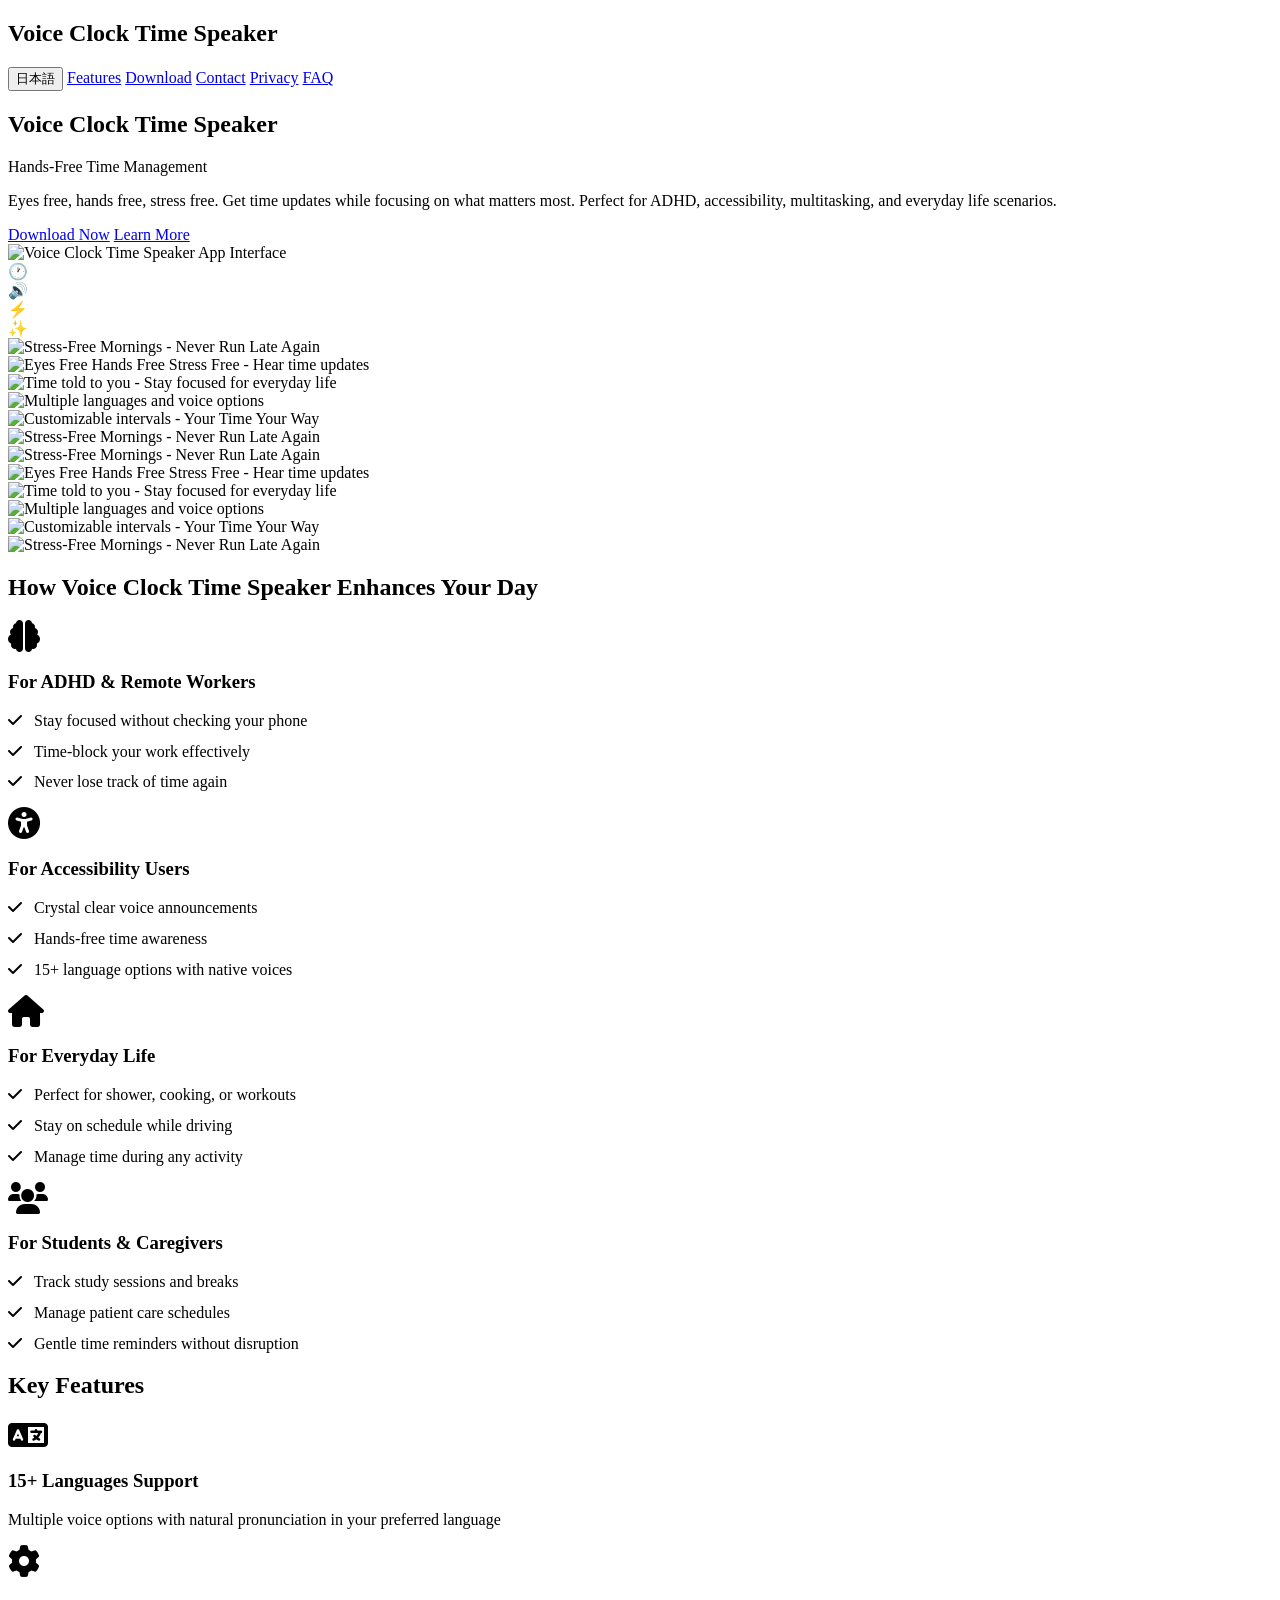
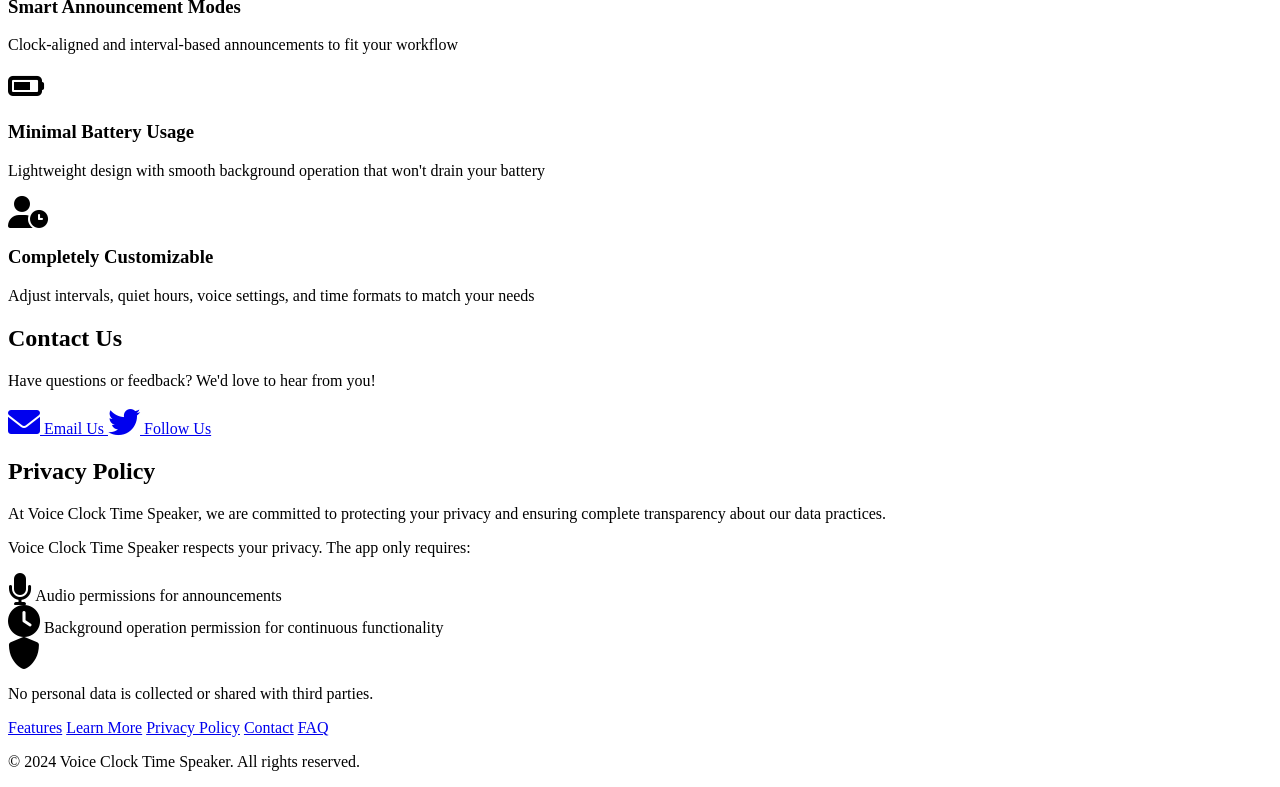
==== index.html @ 08431bbe "First commit" ====
<!DOCTYPE html>
<html lang="en">
<head>
    <meta charset="UTF-8">
    <meta name="viewport" content="width=device-width, initial-scale=1.0">
    <title>Talking Clock Pro - Your Personal Time Announcer</title>
    <meta name="description" content="Stay on schedule with Talking Clock Pro - An innovative app that announces time at customizable intervals">
    <link rel="stylesheet" href="src/styles/globals.css">
    <link rel="stylesheet" href="https://cdnjs.cloudflare.com/ajax/libs/font-awesome/6.0.0/css/all.min.css">
</head>
<body>
    <!-- Navigation -->
    <nav class="nav">
        <div class="container nav-container">
            <div class="logo">
                <h2>Voice Clock Time Speaker</h2>
            </div>
            <div class="nav-links">
                <button id="langToggle" class="lang-toggle">日本語</button>
                <a href="#features" data-i18n="nav.features">Features</a>
                <a href="https://apps.apple.com/us/app/voice-clock-time-speaker/id6739522220?platform=iphone" data-i18n="nav.download">Download</a>
                <a href="#contact" data-i18n="nav.contact">Contact</a>
                <a href="#privacy" data-i18n="nav.privacy">Privacy</a>
                <a href="faq.html" data-i18n="nav.faq">FAQ</a>
            </div>
        </div>
    </nav>

    <!-- Hero Section -->
    <section class="hero">
        <div class="container hero-container">
            <div class="hero-content animate-fade-in">
                <h1>Voice Clock Time Speaker</h1>
                <p class="hero-subtitle" data-i18n="hero.subtitle">Hands-Free Time Management</p>
                <p class="hero-description" data-i18n="hero.description">
                    Eyes free, hands free, stress free. Get time updates while focusing on what matters most.
                    Perfect for ADHD, accessibility, multitasking, and everyday life scenarios.
                </p>
                <div class="hero-buttons">
                    <a href="https://apps.apple.com/us/app/voice-clock-time-speaker/id6739522220?platform=iphone" class="btn btn-primary" data-i18n="hero.downloadNow">Download Now</a>
                    <a href="#learn-more" class="btn btn-secondary" data-i18n="hero.learnMore">Learn More</a>
                </div>
            </div>
            <div class="hero-image animate-slide-in">
                <div class="phone-mockup">
                    <img src="public/images/content/voice_clock_ss/tt_ss.png" alt="Voice Clock Time Speaker App Interface" class="app-screenshot">
                    <div class="floating-elements">
                        <div class="floating-icon floating-icon-1">🕐</div>
                        <div class="floating-icon floating-icon-2">🔊</div>
                        <div class="floating-icon floating-icon-3">⚡</div>
                        <div class="floating-icon floating-icon-4">✨</div>
                    </div>
                </div>
            </div>
        </div>
    </section>

    <section class="screenshot-showcase">
        <div class="screenshot-track">
            <!-- First set of images -->
            <div class="screenshot-item">
                <img src="public/images/content/voice_clock_ss/1.png" alt="Stress-Free Mornings - Never Run Late Again">
            </div>
            <div class="screenshot-item">
                <img src="public/images/content/voice_clock_ss/2.png" alt="Eyes Free Hands Free Stress Free - Hear time updates">
            </div>
            <div class="screenshot-item">
                <img src="public/images/content/voice_clock_ss/3.png" alt="Time told to you - Stay focused for everyday life">
            </div>
            <div class="screenshot-item">
                <img src="public/images/content/voice_clock_ss/4.png" alt="Multiple languages and voice options">
            </div>
            <div class="screenshot-item">
                <img src="public/images/content/voice_clock_ss/5.png" alt="Customizable intervals - Your Time Your Way">
            </div>
            <div class="screenshot-item">
                <img src="public/images/content/voice_clock_ss/1.png" alt="Stress-Free Mornings - Never Run Late Again">
            </div>
            <!-- Duplicate set for seamless loop -->
            <div class="screenshot-item">
                <img src="public/images/content/voice_clock_ss/1.png" alt="Stress-Free Mornings - Never Run Late Again">
            </div>
            <div class="screenshot-item">
                <img src="public/images/content/voice_clock_ss/2.png" alt="Eyes Free Hands Free Stress Free - Hear time updates">
            </div>
            <div class="screenshot-item">
                <img src="public/images/content/voice_clock_ss/3.png" alt="Time told to you - Stay focused for everyday life">
            </div>
            <div class="screenshot-item">
                <img src="public/images/content/voice_clock_ss/4.png" alt="Multiple languages and voice options">
            </div>
            <div class="screenshot-item">
                <img src="public/images/content/voice_clock_ss/5.png" alt="Customizable intervals - Your Time Your Way">
            </div>
            <div class="screenshot-item">
                <img src="public/images/content/voice_clock_ss/1.png" alt="Stress-Free Mornings - Never Run Late Again">
            </div>
        </div>
    </section>

<!-- Benefits Section -->
<section id="learn-more" class="learn-more">
    <div class="container">
        <h2 data-i18n="benefits.title">How Voice Clock Time Speaker Enhances Your Day</h2>
        <div class="features-grid">
            <!-- ADHD & Remote Workers Section -->
            <div class="feature-card">
                <i class="fas fa-brain fa-2x"></i>
                <h3 data-i18n="benefits.adhdTitle">For ADHD & Remote Workers</h3>
                <ul style="list-style: none; padding: 0; margin-top: 1rem;">
                    <li style="margin-bottom: 0.8rem;">
                        <i class="fas fa-check" style="color: var(--primary-color); margin-right: 8px;"></i>
                        <span data-i18n="benefits.adhd1">Stay focused without checking your phone</span>
                    </li>
                    <li style="margin-bottom: 0.8rem;">
                        <i class="fas fa-check" style="color: var(--primary-color); margin-right: 8px;"></i>
                        <span data-i18n="benefits.adhd2">Time-block your work effectively</span>
                    </li>
                    <li style="margin-bottom: 0.8rem;">
                        <i class="fas fa-check" style="color: var(--primary-color); margin-right: 8px;"></i>
                        <span data-i18n="benefits.adhd3">Never lose track of time again</span>
                    </li>
                </ul>
            </div>

            <!-- Accessibility Users Section -->
            <div class="feature-card">
                <i class="fas fa-universal-access fa-2x"></i>
                <h3 data-i18n="benefits.accessibilityTitle">For Accessibility Users</h3>
                <ul style="list-style: none; padding: 0; margin-top: 1rem;">
                    <li style="margin-bottom: 0.8rem;">
                        <i class="fas fa-check" style="color: var(--primary-color); margin-right: 8px;"></i>
                        <span data-i18n="benefits.accessibility1">Crystal clear voice announcements</span>
                    </li>
                    <li style="margin-bottom: 0.8rem;">
                        <i class="fas fa-check" style="color: var(--primary-color); margin-right: 8px;"></i>
                        <span data-i18n="benefits.accessibility2">Hands-free time awareness</span>
                    </li>
                    <li style="margin-bottom: 0.8rem;">
                        <i class="fas fa-check" style="color: var(--primary-color); margin-right: 8px;"></i>
                        <span data-i18n="benefits.accessibility3">15+ language options with native voices</span>
                    </li>
                </ul>
            </div>

            <!-- Everyday Life Section -->
            <div class="feature-card">
                <i class="fas fa-home fa-2x"></i>
                <h3 data-i18n="benefits.everydayTitle">For Everyday Life</h3>
                <ul style="list-style: none; padding: 0; margin-top: 1rem;">
                    <li style="margin-bottom: 0.8rem;">
                        <i class="fas fa-check" style="color: var(--primary-color); margin-right: 8px;"></i>
                        <span data-i18n="benefits.everyday1">Perfect for shower, cooking, or workouts</span>
                    </li>
                    <li style="margin-bottom: 0.8rem;">
                        <i class="fas fa-check" style="color: var(--primary-color); margin-right: 8px;"></i>
                        <span data-i18n="benefits.everyday2">Stay on schedule while driving</span>
                    </li>
                    <li style="margin-bottom: 0.8rem;">
                        <i class="fas fa-check" style="color: var(--primary-color); margin-right: 8px;"></i>
                        <span data-i18n="benefits.everyday3">Manage time during any activity</span>
                    </li>
                </ul>
            </div>

            <!-- Students & Caregivers Section -->
            <div class="feature-card">
                <i class="fas fa-users fa-2x"></i>
                <h3 data-i18n="benefits.caregiversTitle">For Students & Caregivers</h3>
                <ul style="list-style: none; padding: 0; margin-top: 1rem;">
                    <li style="margin-bottom: 0.8rem;">
                        <i class="fas fa-check" style="color: var(--primary-color); margin-right: 8px;"></i>
                        <span data-i18n="benefits.caregivers1">Track study sessions and breaks</span>
                    </li>
                    <li style="margin-bottom: 0.8rem;">
                        <i class="fas fa-check" style="color: var(--primary-color); margin-right: 8px;"></i>
                        <span data-i18n="benefits.caregivers2">Manage patient care schedules</span>
                    </li>
                    <li style="margin-bottom: 0.8rem;">
                        <i class="fas fa-check" style="color: var(--primary-color); margin-right: 8px;"></i>
                        <span data-i18n="benefits.caregivers3">Gentle time reminders without disruption</span>
                    </li>
                </ul>
            </div>
        </div>
    </div>
</section>

<!-- Features Section -->
<section id="features" class="features">
    <div class="container">
        <h2 data-i18n="features.title">Key Features</h2>
        <div class="features-grid">
            <div class="feature-card">
                <i class="fas fa-language fa-2x"></i>
                <h3 data-i18n="features.multilingual.h3">15+ Languages Support</h3>
                <p data-i18n="features.multilingual.p">Multiple voice options with natural pronunciation in your preferred language</p>
            </div>
            <div class="feature-card">
                <i class="fas fa-cog fa-2x"></i>
                <h3 data-i18n="features.smartModes.h3">Smart Announcement Modes</h3>
                <p data-i18n="features.smartModes.p">Clock-aligned and interval-based announcements to fit your workflow</p>
            </div>
            <div class="feature-card">
                <i class="fas fa-battery-three-quarters fa-2x"></i>
                <h3 data-i18n="features.efficiency.h3">Minimal Battery Usage</h3>
                <p data-i18n="features.efficiency.p">Lightweight design with smooth background operation that won't drain your battery</p>
            </div>
            <div class="feature-card">
                <i class="fas fa-user-clock fa-2x"></i>
                <h3 data-i18n="features.customization.h3">Completely Customizable</h3>
                <p data-i18n="features.customization.p">Adjust intervals, quiet hours, voice settings, and time formats to match your needs</p>
            </div>
        </div>
    </div>
</section>

<!-- Contact Section -->
<section id="contact" class="contact">
    <div class="container">
        <h2 data-i18n="contact.title">Contact Us</h2>
        <div class="contact-content">
            <p data-i18n="contact.description">Have questions or feedback? We'd love to hear from you!</p>
            <div class="contact-methods">
                <a href="mailto:harmonyastroapp@gmail.com" class="contact-method">
                    <i class="fas fa-envelope fa-2x"></i>
                    <span data-i18n="contact.emailUs">Email Us</span>
                </a>
                <a href="https://twitter.com/" class="contact-method">
                    <i class="fab fa-twitter fa-2x"></i>
                    <span data-i18n="contact.followUs">Follow Us</span>
                </a>
            </div>
        </div>
    </div>
</section>

<!-- Privacy Policy Section -->
<section id="privacy" class="privacy">
    <div class="container">
        <h2 data-i18n="privacy.title">Privacy Policy</h2>
        <div class="privacy-content">
            <p data-i18n="privacy.commitment">At Voice Clock Time Speaker, we are committed to protecting your privacy and ensuring complete transparency about our data practices.</p>
            
            <div class="privacy-details">
                <p data-i18n="privacy.intro">Voice Clock Time Speaker respects your privacy. The app only requires:</p>
                <div class="permission-items">
                    <div class="permission-item">
                        <i class="fas fa-microphone fa-2x"></i>
                        <span data-i18n="privacy.audioPermission">Audio permissions for announcements</span>
                    </div>
                    <div class="permission-item">
                        <i class="fas fa-clock fa-2x"></i>
                        <span data-i18n="privacy.backgroundPermission">Background operation permission for continuous functionality</span>
                    </div>
                </div>
                
                <div class="privacy-guarantee">
                    <i class="fas fa-shield-alt fa-2x"></i>
                    <p data-i18n="privacy.dataPolicy">No personal data is collected or shared with third parties.</p>
                </div>
            </div>
        </div>
    </div>
</section>

<!-- Footer -->
<footer>
    <div class="container">
        <div class="footer-content">
            <div class="footer-links">
                <a href="#features">Features</a>
                <a href="#learn-more">Learn More</a>
                <a href="#privacy">Privacy Policy</a>
                <a href="#contact">Contact</a>
                <a href="faq.html">FAQ</a>
            </div>
            <p>&copy; 2024 Voice Clock Time Speaker. All rights reserved.</p>
        </div>
    </div>
</footer>
<script src="src/scripts/screenshot-scroll.js"></script>
<script src="src/scripts/translations.js"></script>
</body>
</html>
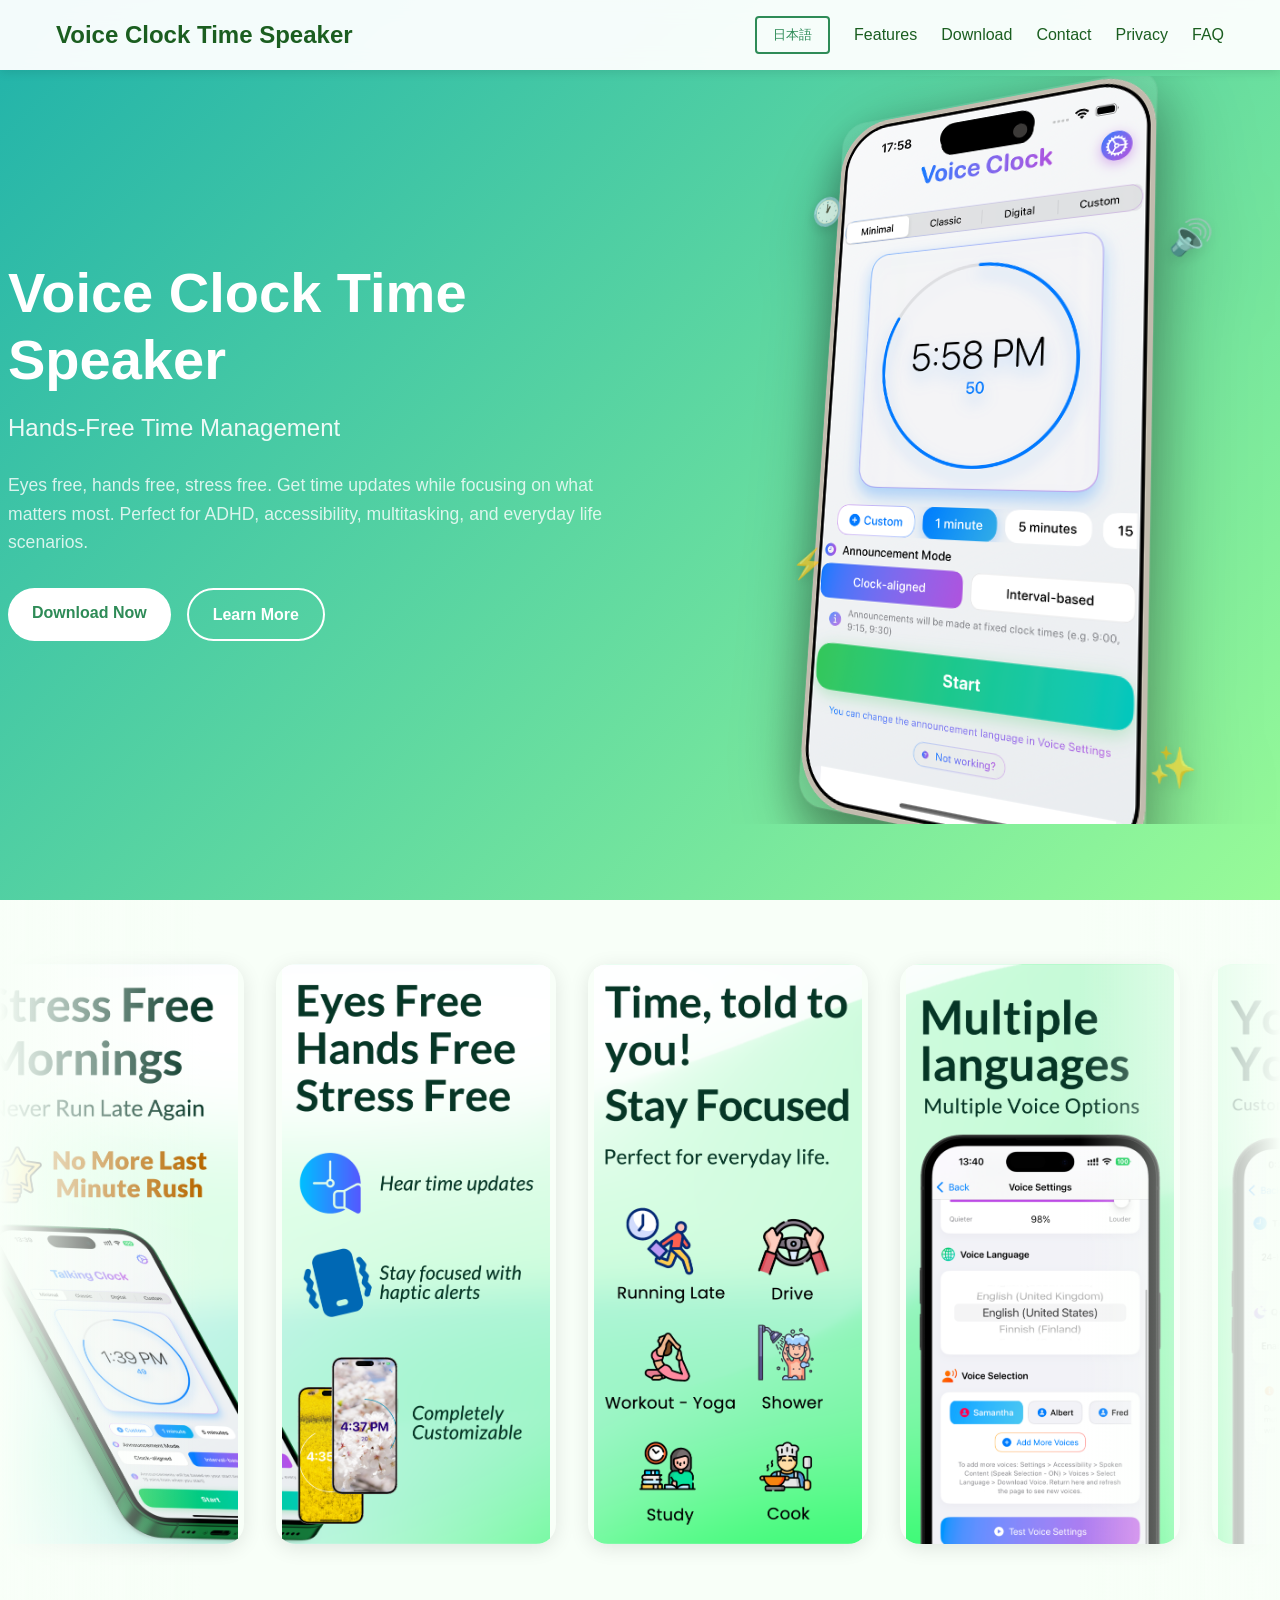
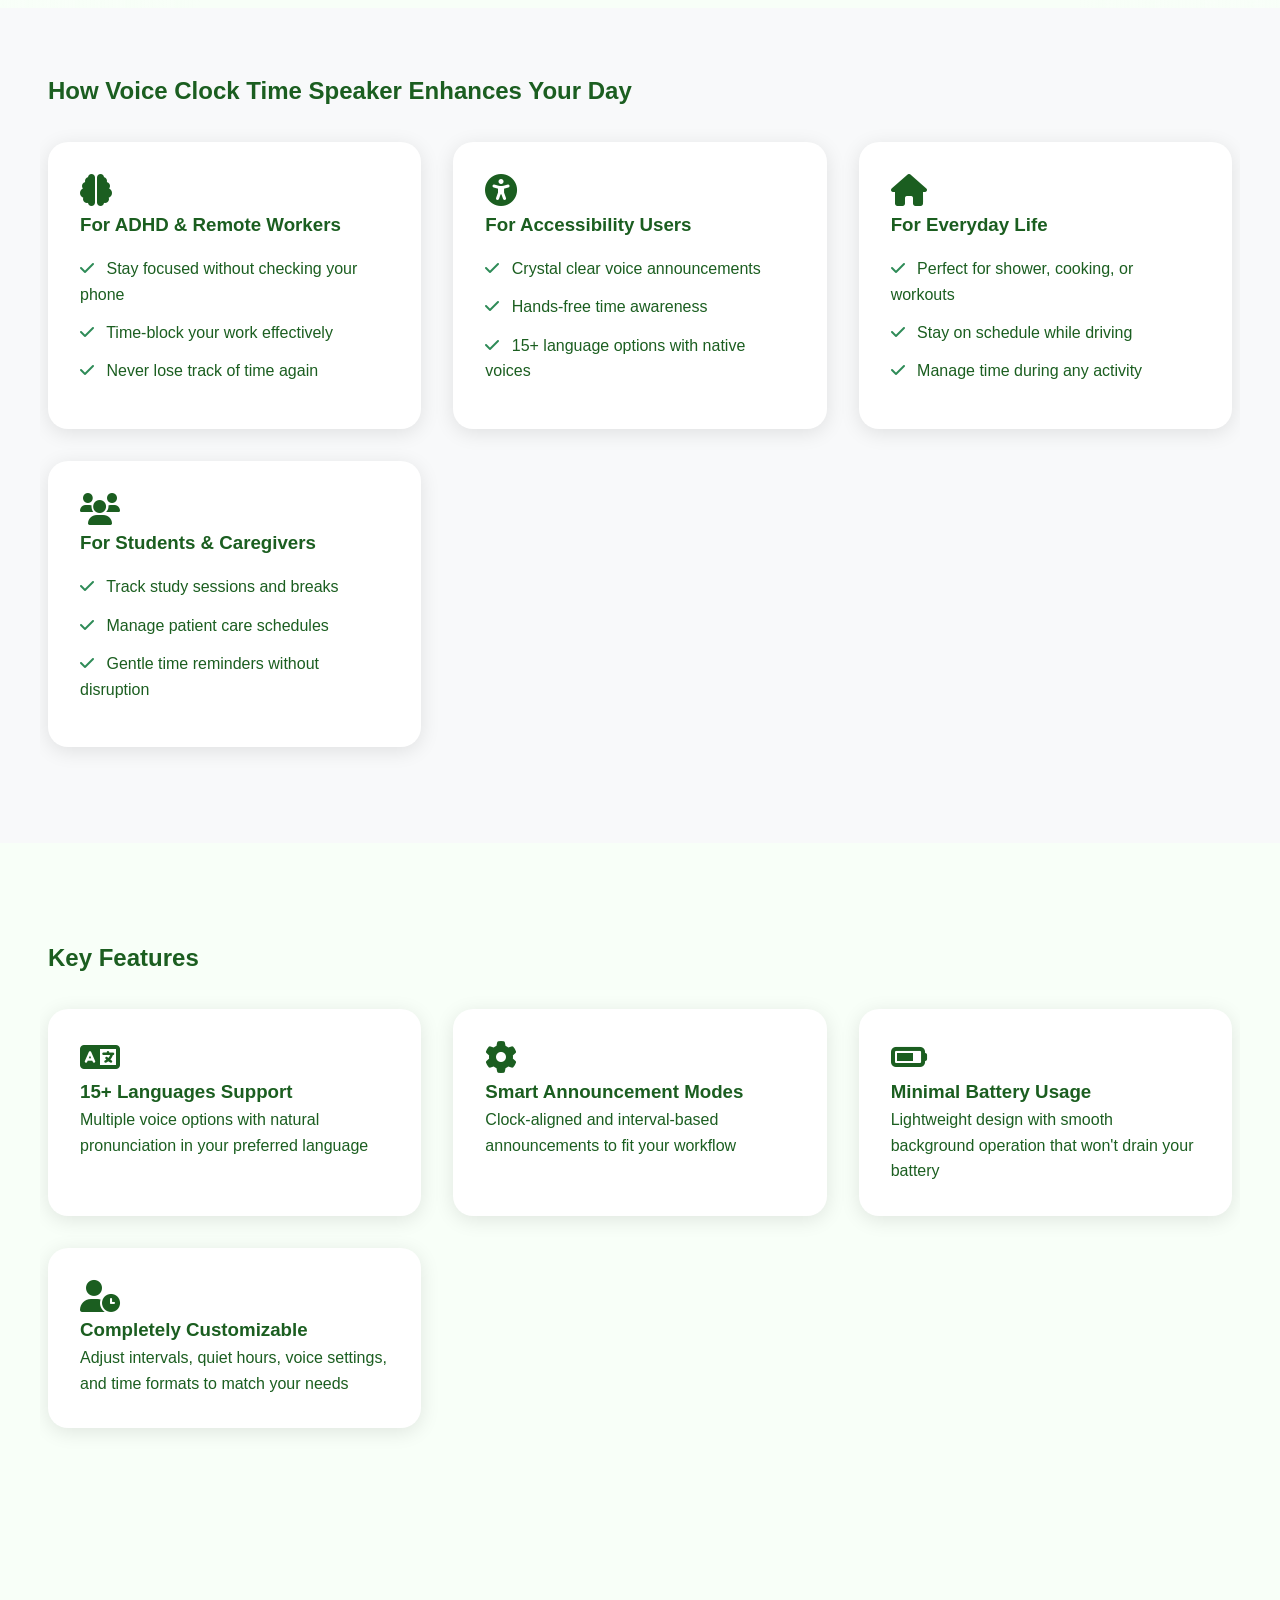
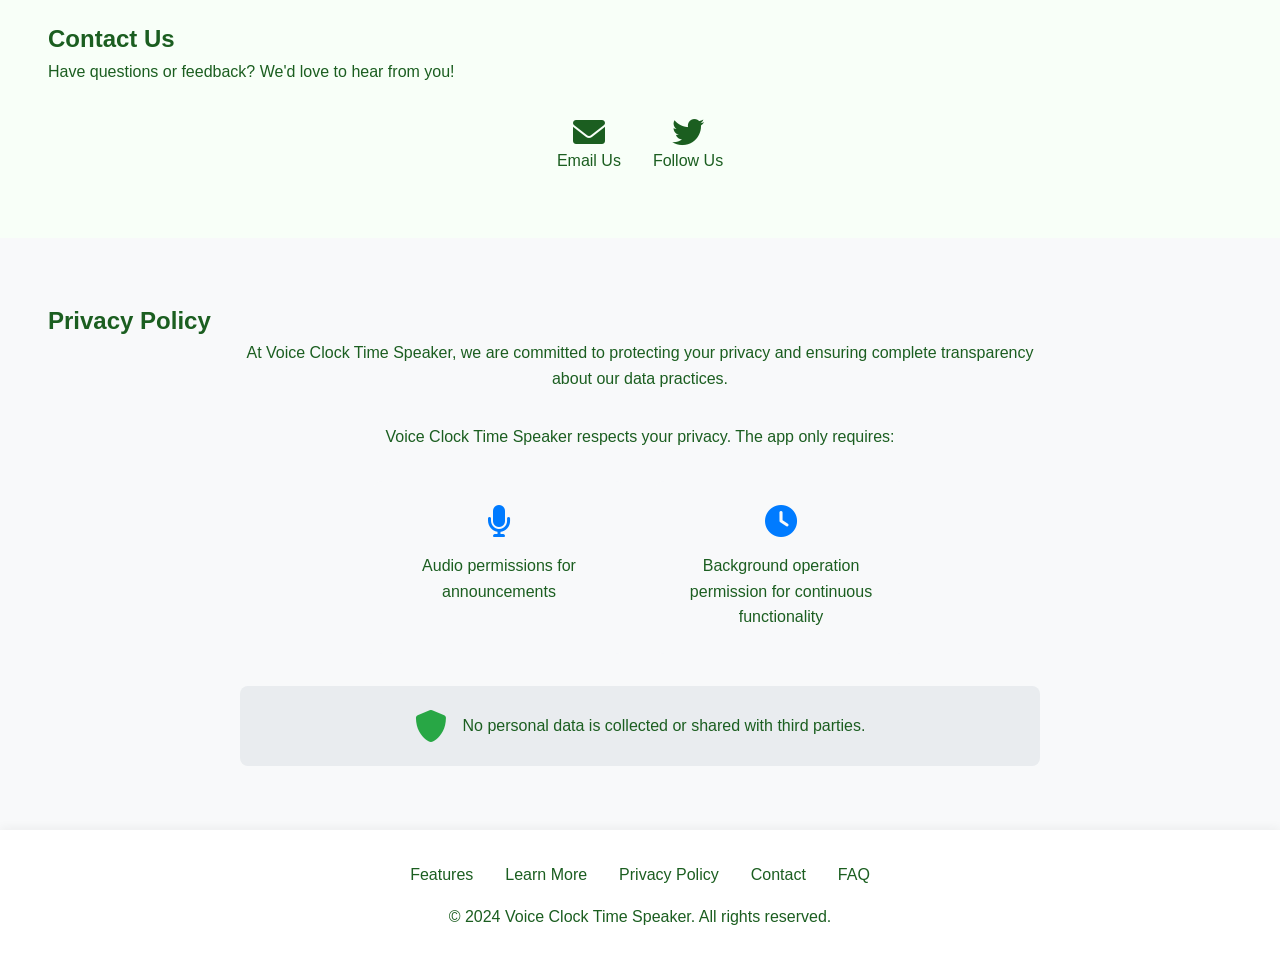
==== commit 2f35b8ca: "Add mobile hamburger menu and responsive footer - Add hamburger menu button to navigation for mobile" ====
--- a/index.html
+++ b/index.html
@@ -15,6 +15,11 @@
             <div class="logo">
                 <h2>Voice Clock Time Speaker</h2>
             </div>
+            <button class="hamburger" aria-label="Toggle menu" aria-expanded="false">
+                <span></span>
+                <span></span>
+                <span></span>
+            </button>
             <div class="nav-links">
                 <button id="langToggle" class="lang-toggle">日本語</button>
                 <a href="#features" data-i18n="nav.features">Features</a>
@@ -281,5 +286,28 @@
 </footer>
 <script src="src/scripts/screenshot-scroll.js"></script>
 <script src="src/scripts/translations.js"></script>
+<script>
+    // Mobile hamburger menu toggle
+    const hamburger = document.querySelector('.hamburger');
+    const navLinks = document.querySelector('.nav-links');
+    
+    hamburger.addEventListener('click', () => {
+        hamburger.classList.toggle('active');
+        navLinks.classList.toggle('active');
+        hamburger.setAttribute('aria-expanded', 
+            hamburger.classList.contains('active').toString());
+        document.body.style.overflow = hamburger.classList.contains('active') ? 'hidden' : '';
+    });
+    
+    // Close mobile menu when clicking a link
+    navLinks.querySelectorAll('a').forEach(link => {
+        link.addEventListener('click', () => {
+            hamburger.classList.remove('active');
+            navLinks.classList.remove('active');
+            hamburger.setAttribute('aria-expanded', 'false');
+            document.body.style.overflow = '';
+        });
+    });
+</script>
 </body>
 </html>
--- a/src/styles/globals.css
+++ b/src/styles/globals.css
@@ -0,0 +1,1233 @@
+/* Reset and base styles */
+:root {
+    --primary-color: #2E8B57;
+    --secondary-color: #20B2AA;
+    --accent-color: #32CD32;
+    --background-color: #F8FFF8;
+    --text-color: #1B5E20;
+    --text-light: #4A7C59;
+    --spacing-unit: 8px;
+    --gradient-start: #20B2AA;
+    --gradient-end: #98FB98;
+}
+
+* {
+    margin: 0;
+    padding: 0;
+    box-sizing: border-box;
+}
+
+body, 
+.container {
+    touch-action: auto;
+    overflow-y: auto;
+}
+
+body {
+    font-family: -apple-system, BlinkMacSystemFont, 'Segoe UI', Roboto, Oxygen,
+        Ubuntu, Cantarell, 'Open Sans', 'Helvetica Neue', sans-serif;
+    line-height: 1.6;
+    color: var(--text-color);
+    background-color: var(--background-color);
+}
+
+/* Container */
+.container {
+    max-width: 1200px;
+    margin: 0 auto;
+    padding: 0 var(--spacing-unit);
+}
+
+/* Navigation */
+.nav {
+    background: rgba(255, 255, 255, 0.95);
+    backdrop-filter: blur(10px);
+    position: fixed;
+    width: 100%;
+    top: 0;
+    z-index: 1000;
+    box-shadow: 0 2px 10px rgba(0, 0, 0, 0.1);
+}
+
+.nav-container {
+    display: flex;
+    justify-content: space-between;
+    align-items: center;
+    padding: calc(var(--spacing-unit) * 2);
+}
+
+.nav-links {
+    display: flex;
+    gap: 2rem;
+    align-items: center;
+}
+
+.nav-links a {
+    text-decoration: none;
+    color: var(--text-color);
+    font-weight: 500;
+    transition: color 0.2s ease;
+}
+
+.nav-links a:hover {
+    color: var(--primary-color);
+}
+
+/* Hero Section */
+.hero {
+    min-height: 100vh;
+    display: flex;
+    align-items: center;
+    justify-content: center;
+    padding: calc(var(--spacing-unit) * 8) 0;
+    background: linear-gradient(135deg, var(--gradient-start), var(--gradient-end));
+    color: white;
+    overflow: hidden;
+    position: relative;
+}
+
+.hero-container {
+    display: grid;
+    grid-template-columns: 1fr 1fr;
+    gap: 4rem;
+    align-items: center;
+    max-width: 1400px;
+    width: 100%;
+}
+
+.hero-content {
+    text-align: left;
+    z-index: 2;
+}
+
+.hero h1 {
+    font-size: 3.5rem;
+    margin-bottom: 1rem;
+    line-height: 1.2;
+}
+
+.hero-subtitle {
+    font-size: 1.5rem;
+    margin-bottom: 1.5rem;
+    opacity: 0.9;
+}
+
+.hero-description {
+    font-size: 1.1rem;
+    line-height: 1.6;
+    margin-bottom: 2rem;
+    opacity: 0.8;
+}
+
+/* Hero Image Section */
+.hero-image {
+    display: flex;
+    justify-content: center;
+    align-items: center;
+    position: relative;
+    z-index: 1;
+}
+
+.phone-mockup {
+    position: relative;
+    max-width: 350px;
+    width: 100%;
+    filter: drop-shadow(0 20px 40px rgba(0, 0, 0, 0.3));
+    transform: perspective(1000px) rotateY(-15deg) rotateX(5deg);
+    transition: transform 0.6s ease;
+}
+
+.phone-mockup:hover {
+    transform: perspective(1000px) rotateY(-10deg) rotateX(2deg) scale(1.02);
+}
+
+.app-screenshot {
+    width: 100%;
+    height: auto;
+    border-radius: 25px;
+    box-shadow: 
+        0 25px 50px rgba(0, 0, 0, 0.25),
+        0 0 0 1px rgba(255, 255, 255, 0.1);
+    background: linear-gradient(145deg, rgba(255, 255, 255, 0.1), rgba(255, 255, 255, 0.05));
+    backdrop-filter: blur(10px);
+}
+
+/* Floating Elements */
+.floating-elements {
+    position: absolute;
+    top: 0;
+    left: 0;
+    width: 100%;
+    height: 100%;
+    pointer-events: none;
+}
+
+.floating-icon {
+    position: absolute;
+    font-size: 2rem;
+    opacity: 0.7;
+    animation: float 6s ease-in-out infinite;
+    filter: drop-shadow(0 4px 8px rgba(0, 0, 0, 0.2));
+}
+
+.floating-icon-1 {
+    top: 10%;
+    left: -10%;
+    animation-delay: 0s;
+}
+
+.floating-icon-2 {
+    top: 20%;
+    right: -15%;
+    animation-delay: 1.5s;
+}
+
+.floating-icon-3 {
+    bottom: 30%;
+    left: -8%;
+    animation-delay: 3s;
+}
+
+.floating-icon-4 {
+    bottom: 10%;
+    right: -12%;
+    animation-delay: 4.5s;
+}
+
+@keyframes float {
+    0%, 100% {
+        transform: translateY(0px) rotate(0deg);
+    }
+    25% {
+        transform: translateY(-20px) rotate(5deg);
+    }
+    50% {
+        transform: translateY(-15px) rotate(-5deg);
+    }
+    75% {
+        transform: translateY(-25px) rotate(3deg);
+    }
+}
+
+/* Animation Classes */
+.animate-fade-in {
+    animation: fadeIn 1s ease-out;
+}
+
+.animate-slide-in {
+    animation: slideInRight 1.2s ease-out 0.3s both;
+}
+
+@keyframes fadeIn {
+    from {
+        opacity: 0;
+        transform: translateY(30px);
+    }
+    to {
+        opacity: 1;
+        transform: translateY(0);
+    }
+}
+
+@keyframes slideInRight {
+    from {
+        opacity: 0;
+        transform: translateX(50px) perspective(1000px) rotateY(-25deg);
+    }
+    to {
+        opacity: 1;
+        transform: translateX(0) perspective(1000px) rotateY(-15deg) rotateX(5deg);
+    }
+}
+
+/* Responsive Design */
+@media (max-width: 1024px) {
+    .hero-container {
+        grid-template-columns: 1fr;
+        gap: 3rem;
+        text-align: center;
+    }
+    
+    .hero-content {
+        text-align: center;
+        order: 1;
+    }
+    
+    .hero-image {
+        order: 2;
+    }
+    
+    .hero h1 {
+        font-size: 3rem;
+    }
+    
+    .phone-mockup {
+        max-width: 280px;
+        transform: perspective(800px) rotateY(0deg) rotateX(0deg);
+    }
+    
+    .phone-mockup:hover {
+        transform: perspective(800px) rotateY(0deg) rotateX(0deg) scale(1.05);
+    }
+}
+
+@media (max-width: 768px) {
+    .hero {
+        padding: calc(var(--spacing-unit) * 6) 0;
+    }
+    
+    .hero-container {
+        gap: 2rem;
+    }
+    
+    .hero h1 {
+        font-size: 2.5rem;
+    }
+    
+    .hero-subtitle {
+        font-size: 1.3rem;
+    }
+    
+    .hero-description {
+        font-size: 1rem;
+    }
+    
+    .phone-mockup {
+        max-width: 240px;
+    }
+    
+    .floating-icon {
+        font-size: 1.5rem;
+    }
+}
+
+@media (max-width: 480px) {
+    .hero h1 {
+        font-size: 2rem;
+    }
+    
+    .hero-subtitle {
+        font-size: 1.1rem;
+    }
+    
+    .phone-mockup {
+        max-width: 200px;
+    }
+    
+    .floating-icon {
+        font-size: 1.2rem;
+    }
+}
+
+.hero-buttons {
+    display: flex;
+    gap: 1rem;
+    margin-top: 2rem;
+}
+
+@media (max-width: 768px) {
+    .hero-buttons {
+        justify-content: center;
+        flex-wrap: wrap;
+    }
+}
+
+/* Buttons */
+.btn {
+    display: inline-block;
+    padding: calc(var(--spacing-unit) * 1.5) calc(var(--spacing-unit) * 3);
+    border-radius: 30px;
+    text-decoration: none;
+    font-weight: 600;
+    transition: transform 0.2s ease, box-shadow 0.2s ease;
+}
+
+.btn:hover {
+    transform: translateY(-2px);
+    box-shadow: 0 4px 12px rgba(0, 0, 0, 0.15);
+}
+
+.btn-primary {
+    background-color: white;
+    color: var(--primary-color);
+}
+
+.btn-secondary {
+    background-color: transparent;
+    border: 2px solid white;
+    color: white;
+}
+
+/* Features Section */
+.features {
+    padding: calc(var(--spacing-unit) * 12) 0;
+}
+
+.features-grid {
+    display: grid;
+    grid-template-columns: repeat(auto-fit, minmax(300px, 1fr));
+    gap: calc(var(--spacing-unit) * 4);
+    padding: calc(var(--spacing-unit) * 4) 0;
+}
+
+.feature-card {
+    background: white;
+    padding: calc(var(--spacing-unit) * 4);
+    border-radius: 20px;
+    box-shadow: 0 4px 20px rgba(0, 0, 0, 0.1);
+    transition: transform 0.3s ease;
+}
+
+.feature-card:hover {
+    transform: translateY(-5px);
+}
+
+/* Screenshot Showcase Section */
+.screenshot-showcase {
+    position: relative;
+    overflow: hidden;
+    background: var(--background-color);
+    padding: calc(var(--spacing-unit) * 8) 0;
+    width: 100%;
+    cursor: grab;
+    touch-action: pan-x;
+    max-height: 100vh;
+}
+
+.screenshot-showcase.grabbing {
+    cursor: grabbing;
+}
+
+.screenshot-track {
+    display: flex;
+    width: calc(280px * 12);
+    user-select: none;
+    -webkit-user-select: none;
+    -moz-user-select: none;
+    -ms-user-select: none;
+    will-change: transform;
+    touch-action: pan-x;
+}
+
+.screenshot-item {
+    padding: 0; /* Remove all padding */
+    margin: 0 calc(var(--spacing-unit) * 2); /* Add horizontal margin instead */
+    width: 280px;
+    height: 580px;
+    flex-shrink: 0;
+    transition: transform 0.3s ease;
+}
+
+.screenshot-item:hover {
+    transform: translateY(-5px) scale(1.05);
+    z-index: 10;
+}
+
+.screenshot-item img {
+    width: 100%;
+    height: 100%;
+    object-fit: contain;
+    border-radius: 20px;
+    box-shadow: 0 4px 20px rgba(0, 0, 0, 0.1);
+    pointer-events: none;
+}
+
+.screenshot-showcase::before,
+.screenshot-showcase::after {
+    content: "";
+    position: absolute;
+    top: 0;
+    width: 200px;
+    height: 100%;
+    z-index: 2;
+    pointer-events: none;
+}
+
+.screenshot-showcase::before {
+    left: 0;
+    background: linear-gradient(to right, var(--background-color) 0%, transparent 100%);
+}
+
+.screenshot-showcase::after {
+    right: 0;
+    background: linear-gradient(to left, var(--background-color) 0%, transparent 100%);
+}
+
+/* Mobile responsive styles */
+@media (max-width: 768px) {
+    .screenshot-item {
+        width: 300px;
+        height: 620px;
+        padding: 0 var(--spacing-unit);
+    }
+    
+    .screenshot-track {
+        width: calc(300px * 12);  /* Fixed calculation */
+    }
+}
+/* QR Code */
+.qr-code-container {
+    margin-top: 2rem;
+    text-align: center;
+}
+
+.qr-code {
+    width: 150px;
+    height: 150px;
+    margin: 0 auto;
+}
+
+/* Learn More Section */
+.learn-more {
+    padding: 4rem 0;
+    background-color: #f8f9fa;
+}
+
+.learn-more-grid {
+    display: grid;
+    grid-template-columns: repeat(auto-fit, minmax(250px, 1fr));
+    gap: 2rem;
+    margin-top: 2rem;
+}
+
+/* Contact Section */
+.contact {
+    padding: 4rem 0;
+}
+
+.contact-methods {
+    display: flex;
+    justify-content: center;
+    gap: 2rem;
+    margin-top: 2rem;
+}
+
+.contact-method {
+    display: flex;
+    flex-direction: column;
+    align-items: center;
+    text-decoration: none;
+    color: inherit;
+    transition: transform 0.2s;
+}
+
+.contact-method:hover {
+    transform: translateY(-5px);
+}
+
+/* Privacy Section */
+.privacy {
+    padding: 4rem 0;
+    background-color: #f8f9fa;
+}
+
+.privacy-content {
+    max-width: 800px;
+    margin: 0 auto;
+}
+
+.privacy-details {
+    margin-top: 2rem;
+}
+
+.privacy-details h4 {
+    margin-top: 1.5rem;
+    margin-bottom: 0.5rem;
+}
+
+.privacy-details h5 {
+    margin-top: 1.2rem;
+    margin-bottom: 0.5rem;
+    font-weight: 600;
+}
+
+.privacy-details ul {
+    margin-left: 1.5rem;
+    margin-bottom: 1rem;
+}
+
+.privacy-details li {
+    margin-bottom: 0.5rem;
+}
+
+.privacy-details p {
+    margin-bottom: 1rem;
+}
+
+/* Footer */
+footer {
+    background-color: white;
+    padding: calc(var(--spacing-unit) * 4) 0;
+    box-shadow: 0 -2px 10px rgba(0, 0, 0, 0.05);
+}
+
+.footer-content {
+    display: flex;
+    flex-direction: column;
+    align-items: center;
+    gap: 1rem;
+}
+
+.footer-links {
+    display: flex;
+    gap: 2rem;
+}
+
+.footer-links a {
+    text-decoration: none;
+    color: inherit;
+}
+
+/* Animations */
+@keyframes fadeIn {
+    from {
+        opacity: 0;
+        transform: translateY(20px);
+    }
+    to {
+        opacity: 1;
+        transform: translateY(0);
+    }
+}
+
+.animate-fade-in {
+    animation: fadeIn 1s ease forwards;
+}
+
+/* Mobile Hamburger Menu */
+.hamburger {
+    display: none;
+    flex-direction: column;
+    justify-content: space-between;
+    width: 28px;
+    height: 20px;
+    background: transparent;
+    border: none;
+    cursor: pointer;
+    padding: 0;
+    z-index: 1001;
+}
+
+.hamburger span {
+    display: block;
+    width: 100%;
+    height: 3px;
+    background-color: var(--text-color);
+    border-radius: 2px;
+    transition: all 0.3s ease;
+}
+
+.hamburger.active span:nth-child(1) {
+    transform: rotate(45deg) translate(5px, 5px);
+}
+
+.hamburger.active span:nth-child(2) {
+    opacity: 0;
+}
+
+.hamburger.active span:nth-child(3) {
+    transform: rotate(-45deg) translate(6px, -6px);
+}
+
+/* Responsive Design */
+@media (max-width: 768px) {
+    .hamburger {
+        display: flex;
+    }
+    
+    .nav-links {
+        display: none;
+        position: fixed;
+        top: 0;
+        left: 0;
+        right: 0;
+        bottom: 0;
+        background: rgba(255, 255, 255, 0.98);
+        backdrop-filter: blur(10px);
+        flex-direction: column;
+        justify-content: center;
+        align-items: center;
+        gap: 2rem;
+        z-index: 1000;
+    }
+    
+    .nav-links.active {
+        display: flex;
+    }
+    
+    .nav-links a {
+        font-size: 1.25rem;
+        padding: 0.5rem 1rem;
+    }
+    
+    .nav-links .lang-toggle {
+        font-size: 1rem;
+    }
+    
+    .hero h1 {
+        font-size: 2.5rem;
+    }
+    
+    .hero-subtitle {
+        font-size: 1.25rem;
+    }
+    
+    .hero-buttons {
+        flex-direction: column;
+        align-items: center;
+    }
+    
+    .btn {
+        width: 100%;
+        max-width: 250px;
+        text-align: center;
+    }
+    
+    .screenshot-item {
+        width: 300px;
+        height: 620px;
+        padding: 0 var(--spacing-unit);
+    }
+    
+    .screenshot-track {
+        width: calc(300px * 12);
+    }
+    
+    .footer-links {
+        flex-wrap: wrap;
+        justify-content: center;
+        gap: 1rem;
+    }
+}
+
+.lang-toggle {
+    background-color: transparent;
+    border: 2px solid var(--primary-color);
+    color: var(--primary-color);
+    padding: 0.5rem 1rem;
+    border-radius: 4px;
+    cursor: pointer;
+    font-weight: 500;
+    transition: all 0.3s ease;
+}
+
+.lang-toggle:hover {
+    background-color: var(--primary-color);
+    color: white;
+}
+
+/* Ensure the language toggle button aligns well with other nav items */
+.nav-links {
+    display: flex;
+    align-items: center;
+    gap: 1.5rem;
+}
+
+.privacy {
+    padding: 4rem 0;
+}
+
+.privacy-content {
+    max-width: 800px;
+    margin: 0 auto;
+    text-align: center;
+}
+
+.privacy-details {
+    margin-top: 2rem;
+}
+
+.permission-items {
+    display: flex;
+    justify-content: center;
+    gap: 2rem;
+    margin: 2rem 0;
+    flex-wrap: wrap;
+}
+
+.permission-item {
+    display: flex;
+    flex-direction: column;
+    align-items: center;
+    gap: 1rem;
+    padding: 1.5rem;
+    background-color: #f8f9fa;
+    border-radius: 8px;
+    width: 250px;
+}
+
+.permission-item i {
+    color: #007bff;
+}
+
+.privacy-guarantee {
+    display: flex;
+    align-items: center;
+    justify-content: center;
+    gap: 1rem;
+    margin-top: 2rem;
+    padding: 1.5rem;
+    background-color: #e9ecef;
+    border-radius: 8px;
+}
+
+.privacy-guarantee i {
+    color: #28a745;
+}
+
+.privacy-guarantee p {
+    margin: 0;
+}
+
+/* ===========================
+   FAQ Page Styles
+   =========================== */
+
+/* FAQ Hero */
+.faq-hero {
+    padding: calc(var(--spacing-unit) * 16) 0 calc(var(--spacing-unit) * 8);
+    background: linear-gradient(135deg, var(--gradient-start), var(--gradient-end));
+    color: white;
+    text-align: center;
+}
+
+.faq-hero h1 {
+    font-size: 3rem;
+    font-weight: 700;
+    margin-bottom: 1rem;
+    letter-spacing: -0.02em;
+}
+
+.faq-hero-subtitle {
+    font-size: 1.25rem;
+    opacity: 0.9;
+    max-width: 500px;
+    margin: 0 auto;
+}
+
+/* FAQ Quick Navigation */
+.faq-nav-section {
+    background: white;
+    padding: calc(var(--spacing-unit) * 3) 0;
+    position: sticky;
+    top: 60px;
+    z-index: 100;
+    box-shadow: 0 2px 20px rgba(0, 0, 0, 0.08);
+}
+
+.faq-quick-nav {
+    display: flex;
+    justify-content: center;
+    gap: 1rem;
+    flex-wrap: wrap;
+}
+
+.faq-nav-item {
+    display: flex;
+    align-items: center;
+    gap: 0.5rem;
+    padding: 0.75rem 1.25rem;
+    border-radius: 50px;
+    background: var(--background-color);
+    color: var(--text-color);
+    text-decoration: none;
+    font-weight: 500;
+    font-size: 0.9rem;
+    transition: all 0.3s ease;
+    border: 2px solid transparent;
+}
+
+.faq-nav-item:hover {
+    background: var(--primary-color);
+    color: white;
+    transform: translateY(-2px);
+}
+
+.faq-nav-item.active {
+    background: var(--primary-color);
+    color: white;
+    box-shadow: 0 4px 15px rgba(46, 139, 87, 0.3);
+}
+
+.faq-nav-item i {
+    font-size: 1rem;
+}
+
+/* FAQ Content */
+.faq-content {
+    padding: calc(var(--spacing-unit) * 6) 0;
+    background: var(--background-color);
+}
+
+/* FAQ Sections */
+.faq-section {
+    margin-bottom: calc(var(--spacing-unit) * 8);
+    scroll-margin-top: 160px;
+}
+
+.faq-section-header {
+    display: flex;
+    align-items: center;
+    gap: 1rem;
+    margin-bottom: 0.5rem;
+}
+
+.faq-section-header i {
+    font-size: 1.5rem;
+    color: var(--primary-color);
+    background: white;
+    width: 50px;
+    height: 50px;
+    display: flex;
+    align-items: center;
+    justify-content: center;
+    border-radius: 12px;
+    box-shadow: 0 4px 15px rgba(0, 0, 0, 0.08);
+}
+
+.faq-section-header h2 {
+    font-size: 1.75rem;
+    font-weight: 600;
+    color: var(--text-color);
+}
+
+.faq-section-description {
+    color: var(--text-light);
+    margin-bottom: 1.5rem;
+    padding-left: 66px;
+}
+
+/* FAQ List */
+.faq-list {
+    display: flex;
+    flex-direction: column;
+    gap: 0.75rem;
+}
+
+/* FAQ Item */
+.faq-item {
+    background: white;
+    border-radius: 16px;
+    overflow: hidden;
+    box-shadow: 0 2px 10px rgba(0, 0, 0, 0.04);
+    transition: all 0.3s ease;
+}
+
+.faq-item:hover {
+    box-shadow: 0 4px 20px rgba(0, 0, 0, 0.08);
+}
+
+.faq-question {
+    width: 100%;
+    padding: 1.25rem 1.5rem;
+    display: flex;
+    justify-content: space-between;
+    align-items: center;
+    background: none;
+    border: none;
+    cursor: pointer;
+    text-align: left;
+    font-size: 1rem;
+    font-weight: 500;
+    color: var(--text-color);
+    transition: all 0.3s ease;
+}
+
+.faq-question:hover {
+    color: var(--primary-color);
+}
+
+.faq-question span {
+    flex: 1;
+    padding-right: 1rem;
+}
+
+.faq-question i {
+    color: var(--primary-color);
+    transition: transform 0.3s ease;
+    flex-shrink: 0;
+}
+
+.faq-item.active .faq-question {
+    color: var(--primary-color);
+}
+
+.faq-item.active .faq-question i {
+    transform: rotate(180deg);
+}
+
+/* FAQ Answer */
+.faq-answer {
+    max-height: 0;
+    overflow: hidden;
+    transition: max-height 0.4s ease, padding 0.4s ease;
+}
+
+.faq-item.active .faq-answer {
+    max-height: 1000px;
+    padding: 0 1.5rem 1.5rem;
+}
+
+.faq-answer p {
+    color: var(--text-light);
+    line-height: 1.7;
+    margin-bottom: 1rem;
+}
+
+.faq-answer p:last-child {
+    margin-bottom: 0;
+}
+
+.faq-answer ul {
+    list-style: none;
+    padding: 0;
+    margin: 1rem 0;
+}
+
+.faq-answer ul li {
+    padding: 0.5rem 0 0.5rem 1.5rem;
+    position: relative;
+    color: var(--text-light);
+    line-height: 1.6;
+}
+
+.faq-answer ul li::before {
+    content: "";
+    position: absolute;
+    left: 0;
+    top: 0.9rem;
+    width: 6px;
+    height: 6px;
+    background: var(--primary-color);
+    border-radius: 50%;
+}
+
+.faq-answer a {
+    color: var(--primary-color);
+    text-decoration: none;
+    font-weight: 500;
+}
+
+.faq-answer a:hover {
+    text-decoration: underline;
+}
+
+/* FAQ Steps List */
+.faq-steps {
+    list-style: none;
+    padding: 0;
+    margin: 1rem 0;
+    counter-reset: step-counter;
+}
+
+.faq-steps li {
+    position: relative;
+    padding: 0.75rem 0 0.75rem 3rem;
+    color: var(--text-light);
+    line-height: 1.6;
+    counter-increment: step-counter;
+}
+
+.faq-steps li::before {
+    content: counter(step-counter);
+    position: absolute;
+    left: 0;
+    top: 0.6rem;
+    width: 28px;
+    height: 28px;
+    background: linear-gradient(135deg, var(--primary-color), var(--secondary-color));
+    color: white;
+    border-radius: 50%;
+    display: flex;
+    align-items: center;
+    justify-content: center;
+    font-size: 0.85rem;
+    font-weight: 600;
+}
+
+/* FAQ Info Box */
+.faq-info-box {
+    display: flex;
+    flex-direction: column;
+    gap: 1rem;
+    margin: 1.5rem 0;
+    padding: 0;
+}
+
+.faq-info-item {
+    display: flex;
+    align-items: flex-start;
+    gap: 1rem;
+    padding: 1rem 1.25rem;
+    background: linear-gradient(135deg, rgba(46, 139, 87, 0.08), rgba(32, 178, 170, 0.08));
+    border-radius: 12px;
+    border-left: 3px solid var(--primary-color);
+}
+
+.faq-info-item i {
+    font-size: 1.25rem;
+    color: var(--primary-color);
+    margin-top: 0.15rem;
+    flex-shrink: 0;
+}
+
+.faq-info-item div {
+    flex: 1;
+}
+
+.faq-info-item strong {
+    display: block;
+    color: var(--text-color);
+    font-size: 0.95rem;
+    margin-bottom: 0.25rem;
+}
+
+.faq-info-item p {
+    margin: 0;
+    font-size: 0.9rem;
+    color: var(--text-light);
+}
+
+@media (max-width: 768px) {
+    .faq-info-item {
+        padding: 0.875rem 1rem;
+    }
+    
+    .faq-info-item i {
+        font-size: 1.1rem;
+    }
+}
+
+/* FAQ Contact Section */
+.faq-contact {
+    padding: calc(var(--spacing-unit) * 8) 0;
+    background: linear-gradient(135deg, var(--gradient-start), var(--gradient-end));
+    color: white;
+    text-align: center;
+}
+
+.faq-contact-content {
+    max-width: 500px;
+    margin: 0 auto;
+}
+
+.faq-contact-content i {
+    font-size: 3rem;
+    margin-bottom: 1.5rem;
+    opacity: 0.9;
+}
+
+.faq-contact-content h2 {
+    font-size: 2rem;
+    margin-bottom: 1rem;
+}
+
+.faq-contact-content p {
+    opacity: 0.9;
+    margin-bottom: 2rem;
+    line-height: 1.6;
+}
+
+.faq-contact .btn-primary {
+    display: inline-flex;
+    align-items: center;
+    gap: 0.5rem;
+    background: white;
+    color: var(--primary-color);
+    padding: 1rem 2rem;
+    font-size: 1rem;
+}
+
+.faq-contact .btn-primary:hover {
+    transform: translateY(-3px);
+    box-shadow: 0 10px 30px rgba(0, 0, 0, 0.2);
+}
+
+/* Active nav link style */
+.nav-links a.active {
+    color: var(--primary-color);
+    font-weight: 600;
+}
+
+/* FAQ Page Responsive */
+@media (max-width: 768px) {
+    .faq-hero {
+        padding: calc(var(--spacing-unit) * 12) 0 calc(var(--spacing-unit) * 6);
+    }
+    
+    .faq-hero h1 {
+        font-size: 2rem;
+    }
+    
+    .faq-hero-subtitle {
+        font-size: 1rem;
+    }
+    
+    .faq-nav-section {
+        top: 0;
+        padding: calc(var(--spacing-unit) * 2) 0;
+    }
+    
+    .faq-quick-nav {
+        gap: 0.5rem;
+    }
+    
+    .faq-nav-item {
+        padding: 0.6rem 1rem;
+        font-size: 0.8rem;
+    }
+    
+    .faq-nav-item span {
+        display: none;
+    }
+    
+    .faq-nav-item i {
+        font-size: 1.2rem;
+    }
+    
+    .faq-section-header {
+        gap: 0.75rem;
+    }
+    
+    .faq-section-header i {
+        width: 40px;
+        height: 40px;
+        font-size: 1.2rem;
+    }
+    
+    .faq-section-header h2 {
+        font-size: 1.35rem;
+    }
+    
+    .faq-section-description {
+        padding-left: 0;
+        font-size: 0.9rem;
+    }
+    
+    .faq-question {
+        padding: 1rem 1.25rem;
+        font-size: 0.95rem;
+    }
+    
+    .faq-item.active .faq-answer {
+        padding: 0 1.25rem 1.25rem;
+    }
+    
+    .faq-contact-content h2 {
+        font-size: 1.5rem;
+    }
+}
+
+@media (max-width: 480px) {
+    .faq-hero h1 {
+        font-size: 1.75rem;
+    }
+    
+    .faq-section-header h2 {
+        font-size: 1.2rem;
+    }
+    
+    .faq-question {
+        font-size: 0.9rem;
+    }
+}
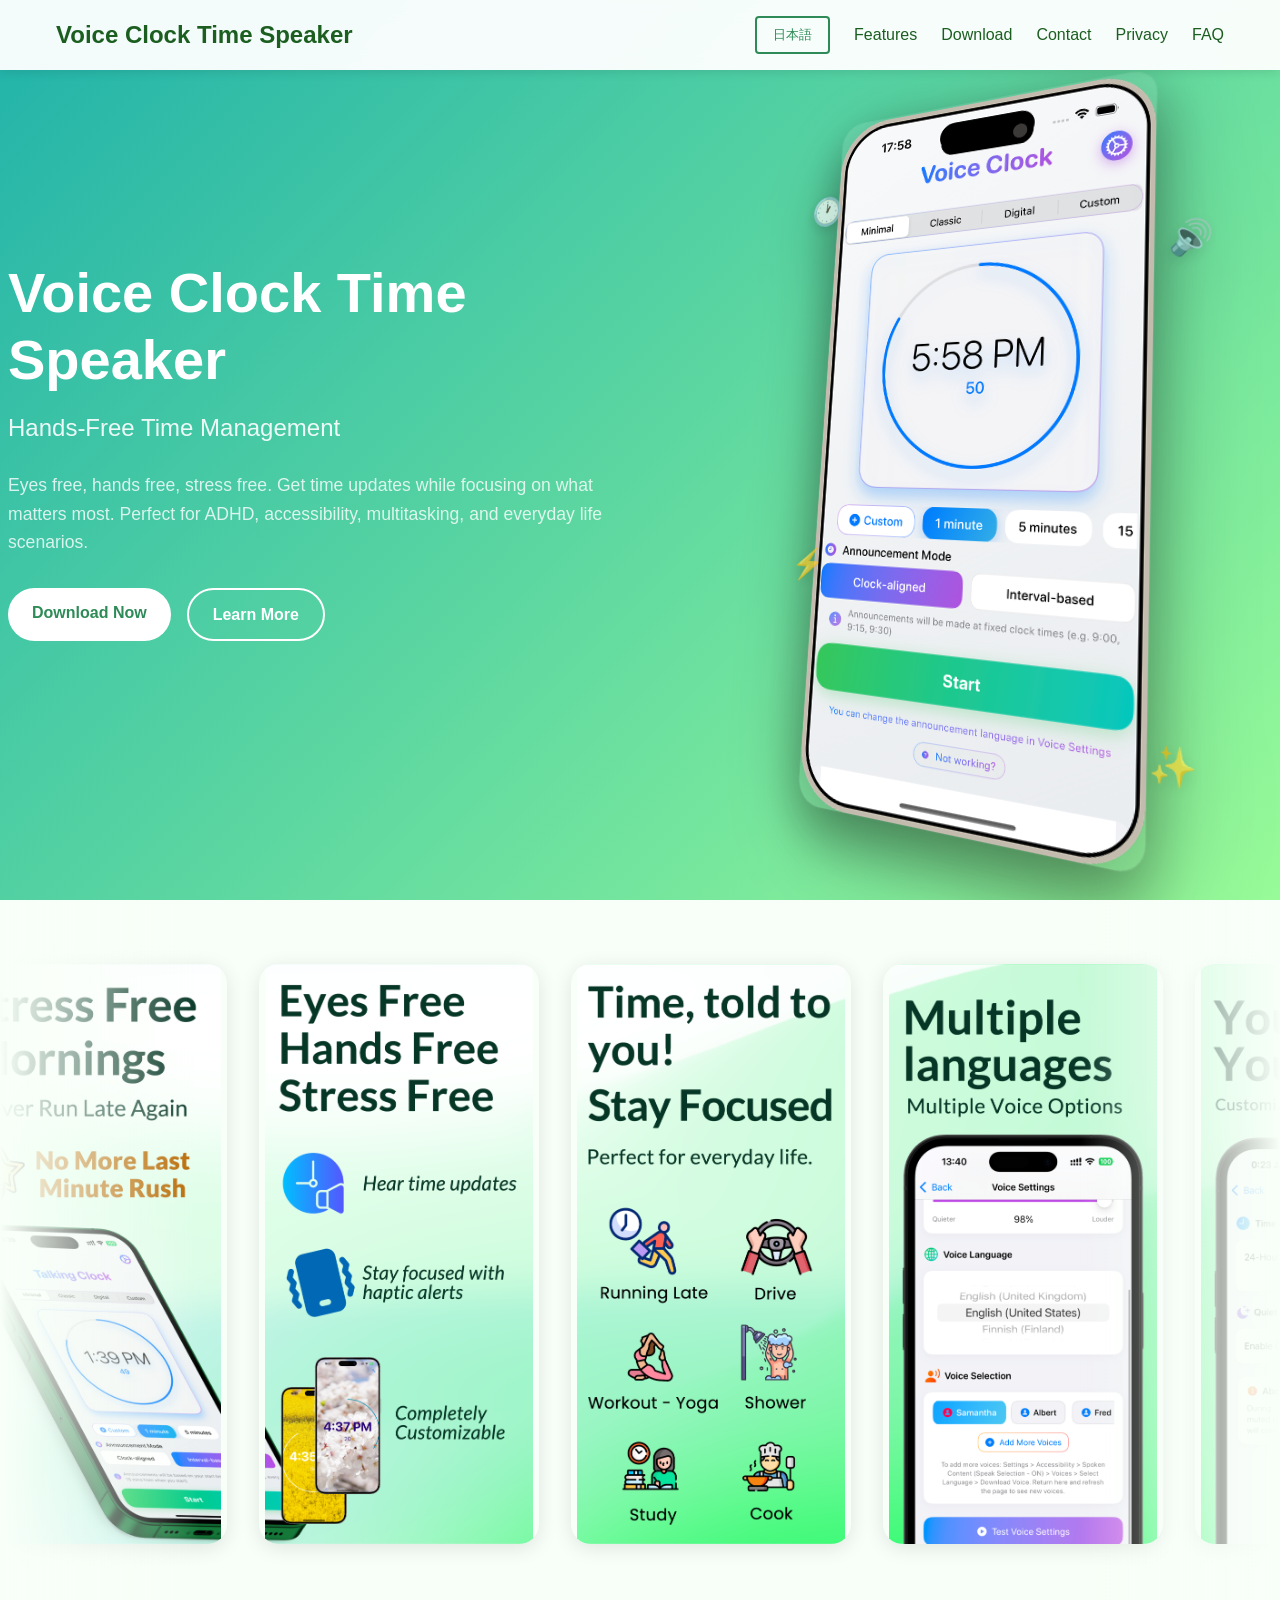
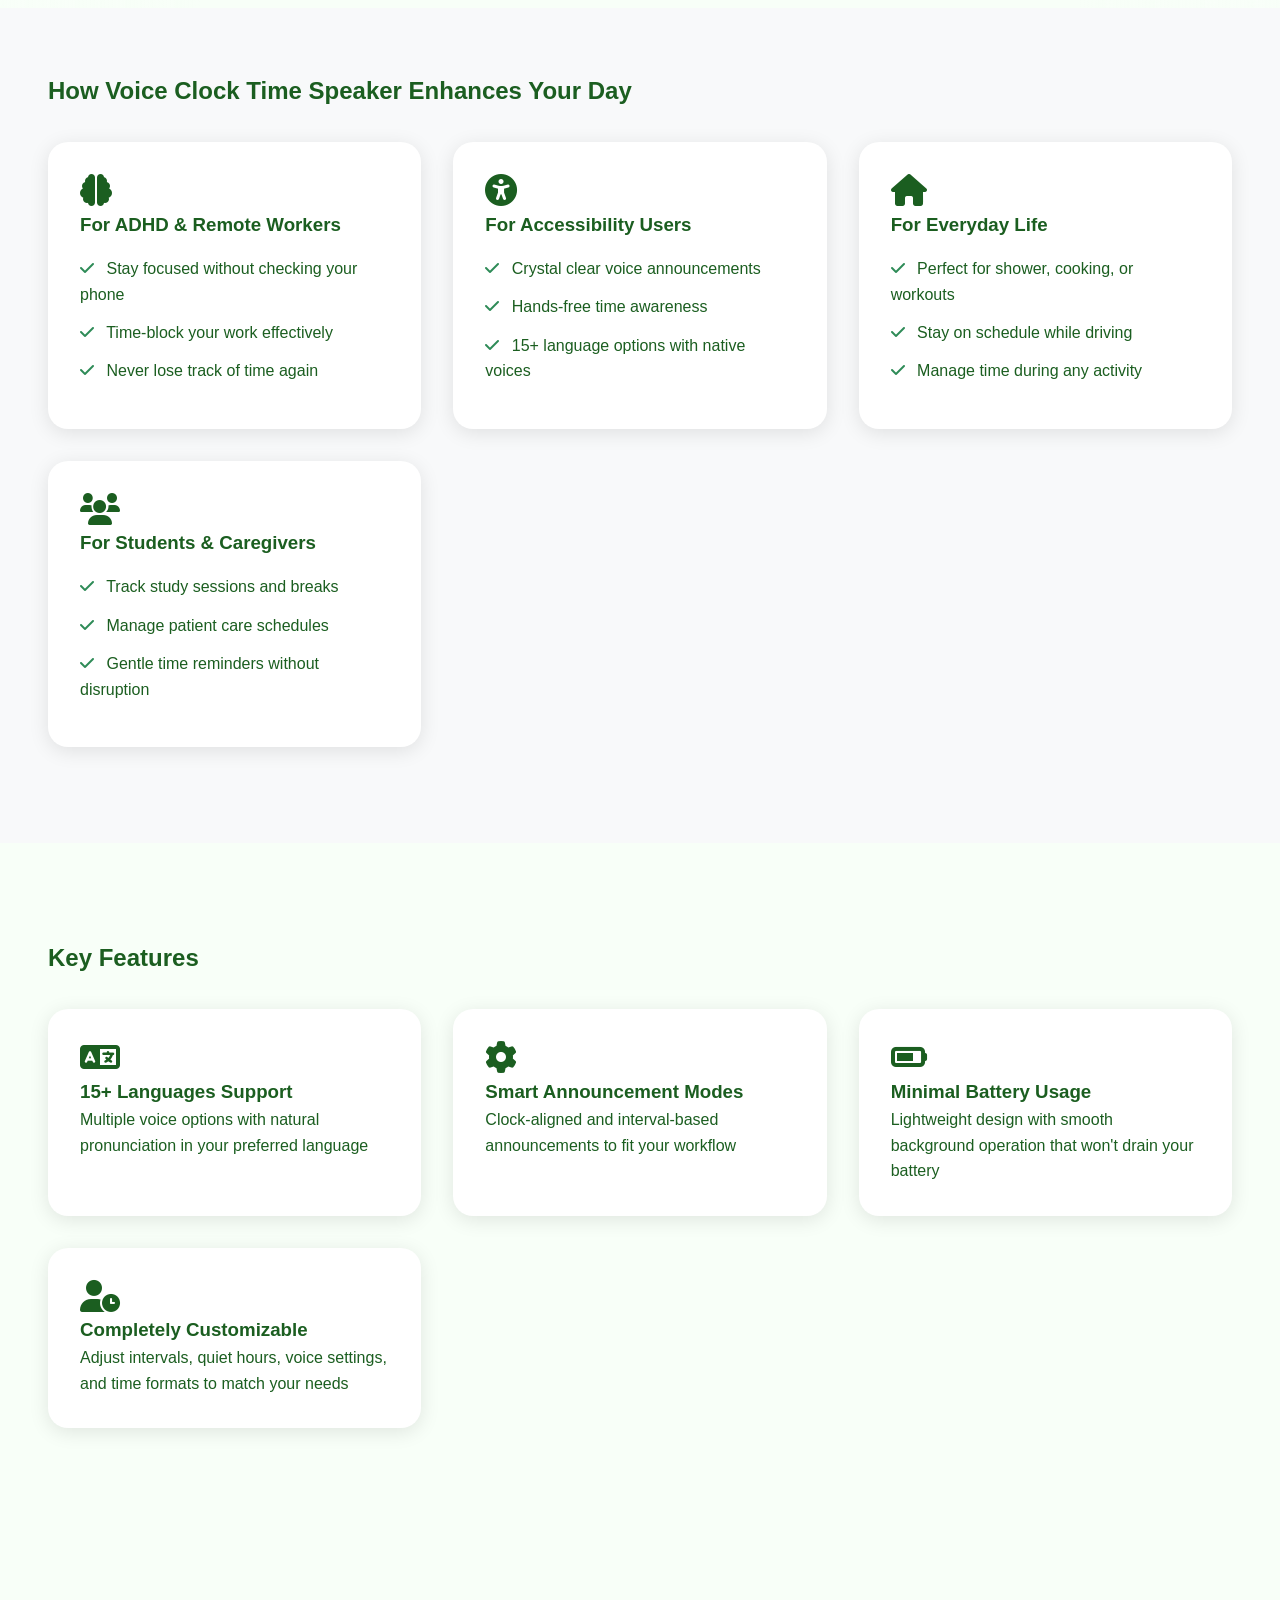
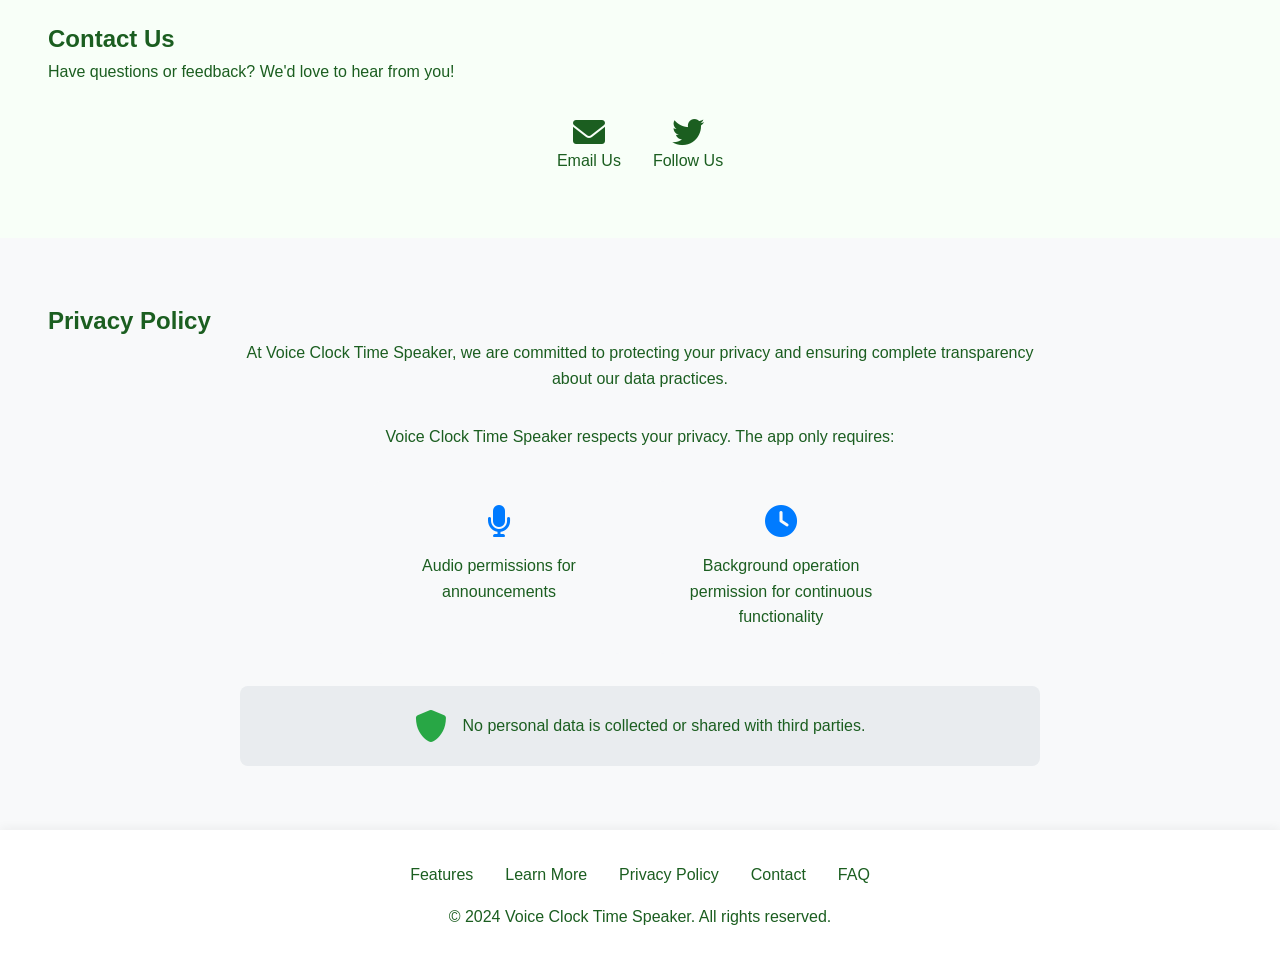
==== commit 91e0b070: "SEO: breadcrumbs, AI crawler support, blog enhancements" ====
--- a/index.html
+++ b/index.html
@@ -3,10 +3,158 @@
 <head>
     <meta charset="UTF-8">
     <meta name="viewport" content="width=device-width, initial-scale=1.0">
-    <title>Talking Clock Pro - Your Personal Time Announcer</title>
-    <meta name="description" content="Stay on schedule with Talking Clock Pro - An innovative app that announces time at customizable intervals">
+    <title>Voice Clock Time Speaker - Hands-Free Talking Clock for iOS | HarmonyAstroApps</title>
+    <meta name="description" content="Voice Clock Time Speaker is a hands-free iOS talking clock that announces the time at customizable intervals. Built for ADHD, accessibility, multitasking, and staying on schedule without looking at your phone.">
+    <meta name="keywords" content="voice clock, talking clock, time announcer app, hands-free clock, ADHD clock app, accessibility clock, voice announcements, talking clock pro, ios talking clock, time speaker app, HarmonyAstroApps">
+    <meta name="author" content="HarmonyAstroApps">
+    <meta name="robots" content="index, follow, max-image-preview:large, max-snippet:-1, max-video-preview:-1">
+    <link rel="canonical" href="https://harmonyastroapps.github.io/VoiceClockApp/">
+
+    <!-- Open Graph -->
+    <meta property="og:type" content="website">
+    <meta property="og:site_name" content="Voice Clock Time Speaker">
+    <meta property="og:title" content="Voice Clock Time Speaker - Hands-Free Talking Clock for iOS">
+    <meta property="og:description" content="Hear the time announced at intervals you choose. Built for ADHD, accessibility, cooking, workouts, and any moment you'd rather not look at your phone.">
+    <meta property="og:url" content="https://harmonyastroapps.github.io/VoiceClockApp/">
+    <meta property="og:image" content="https://harmonyastroapps.github.io/VoiceClockApp/public/images/content/voice_clock_ss/tt_ss.png">
+    <meta property="og:image:alt" content="Voice Clock Time Speaker app interface">
+    <meta property="og:locale" content="en_US">
+
+    <!-- Twitter -->
+    <meta name="twitter:card" content="summary_large_image">
+    <meta name="twitter:title" content="Voice Clock Time Speaker - Hands-Free Talking Clock">
+    <meta name="twitter:description" content="Hear the time at intervals you choose. For ADHD, accessibility, and hands-free multitasking.">
+    <meta name="twitter:image" content="https://harmonyastroapps.github.io/VoiceClockApp/public/images/content/voice_clock_ss/tt_ss.png">
+
+    <!-- Search engine verification -->
+    <meta name="google-site-verification" content="REPLACE_WITH_GOOGLE_SEARCH_CONSOLE_TOKEN">
+    <meta name="msvalidate.01" content="7791CFBB26CBCB8914508545EC81DA60">
+    <meta name="theme-color" content="#4F46E5">
+
     <link rel="stylesheet" href="src/styles/globals.css">
     <link rel="stylesheet" href="https://cdnjs.cloudflare.com/ajax/libs/font-awesome/6.0.0/css/all.min.css">
+
+    <!-- Structured data: MobileApplication -->
+    <script type="application/ld+json">
+    {
+      "@context": "https://schema.org",
+      "@type": "MobileApplication",
+      "name": "Voice Clock Time Speaker",
+      "alternateName": ["Voice Clock", "Talking Clock Pro"],
+      "operatingSystem": "iOS",
+      "applicationCategory": "UtilitiesApplication",
+      "applicationSubCategory": "Accessibility",
+      "description": "A hands-free iOS talking clock that announces the time at customizable intervals. Designed for ADHD, low-vision accessibility, hands-free multitasking, and staying on schedule without screen checking.",
+      "url": "https://harmonyastroapps.github.io/VoiceClockApp/",
+      "downloadUrl": "https://apps.apple.com/us/app/voice-clock-time-speaker/id6739522220?platform=iphone",
+      "installUrl": "https://apps.apple.com/us/app/voice-clock-time-speaker/id6739522220?platform=iphone",
+      "image": "https://harmonyastroapps.github.io/VoiceClockApp/public/images/content/voice_clock_ss/tt_ss.png",
+      "featureList": [
+        "Voice time announcements at custom intervals",
+        "15+ natural languages and voices",
+        "On-the-hour and half-hour modes",
+        "Works offline — no internet required",
+        "Low battery impact",
+        "Accessibility-first design",
+        "ADHD-friendly external time awareness"
+      ],
+      "author": {
+        "@type": "Organization",
+        "name": "HarmonyAstroApps",
+        "url": "https://harmonyastroapps.github.io/",
+        "email": "harmonyastroapp@gmail.com"
+      },
+      "publisher": {
+        "@type": "Organization",
+        "name": "HarmonyAstroApps",
+        "url": "https://harmonyastroapps.github.io/"
+      },
+      "offers": {
+        "@type": "Offer",
+        "price": "0",
+        "priceCurrency": "USD",
+        "availability": "https://schema.org/InStock"
+      }
+    }
+    </script>
+
+    <!-- Structured data: FAQPage -->
+    <script type="application/ld+json">
+    {
+      "@context": "https://schema.org",
+      "@type": "FAQPage",
+      "mainEntity": [
+        {
+          "@type": "Question",
+          "name": "How does Voice Clock help with ADHD?",
+          "acceptedAnswer": {
+            "@type": "Answer",
+            "text": "ADHD often involves time-blindness — difficulty perceiving how much time has passed. Voice Clock speaks the time at intervals you set (every 5 minutes, hourly, or on-the-hour), providing external time awareness without forcing you to look at a screen. That helps you stay on schedule and hold focus without breaking flow to check the phone."
+          }
+        },
+        {
+          "@type": "Question",
+          "name": "Does Voice Clock work offline?",
+          "acceptedAnswer": {
+            "@type": "Answer",
+            "text": "Yes. Voice Clock is fully functional offline. It uses your device's local time and on-device text-to-speech. No internet connection is required."
+          }
+        },
+        {
+          "@type": "Question",
+          "name": "How many languages does Voice Clock support?",
+          "acceptedAnswer": {
+            "@type": "Answer",
+            "text": "Voice Clock supports 15+ languages including English, Spanish, French, German, Italian, Portuguese, Japanese, Mandarin, Korean, Arabic, Hindi, and more — each using native system voices."
+          }
+        },
+        {
+          "@type": "Question",
+          "name": "Can I customize how often time is announced?",
+          "acceptedAnswer": {
+            "@type": "Answer",
+            "text": "Yes. You can set announcements every 5 minutes, every 15 minutes, hourly, on the hour and half hour, or at specific times. Intervals are fully customizable."
+          }
+        },
+        {
+          "@type": "Question",
+          "name": "Is Voice Clock good for accessibility?",
+          "acceptedAnswer": {
+            "@type": "Answer",
+            "text": "Yes. Voice Clock is designed with accessibility in mind from day one. Blind and low-vision users can access time independently without activating VoiceOver or touching the phone. It also supports Dynamic Type for readable on-screen content."
+          }
+        }
+      ]
+    }
+    </script>
+
+    <!-- Structured data: Organization -->
+    <script type="application/ld+json">
+    {
+      "@context": "https://schema.org",
+      "@type": "Organization",
+      "name": "HarmonyAstroApps",
+      "url": "https://harmonyastroapps.github.io/",
+      "email": "harmonyastroapp@gmail.com",
+      "sameAs": [
+        "https://github.com/HarmonyAstroApps"
+      ]
+    }
+    </script>
+
+    <!-- Structured data: WebSite -->
+    <script type="application/ld+json">
+    {
+      "@context": "https://schema.org",
+      "@type": "WebSite",
+      "name": "Voice Clock Time Speaker",
+      "url": "https://harmonyastroapps.github.io/VoiceClockApp/",
+      "publisher": {
+        "@type": "Organization",
+        "name": "HarmonyAstroApps"
+      }
+    }
+    </script>
 </head>
 <body>
     <!-- Navigation -->
--- a/src/styles/globals.css
+++ b/src/styles/globals.css
@@ -17,10 +17,13 @@
     box-sizing: border-box;
 }
 
-body, 
+body {
+    touch-action: auto;
+    overflow-y: auto;
+}
+
 .container {
     touch-action: auto;
-    overflow-y: auto;
 }
 
 body {
@@ -47,6 +50,11 @@
     top: 0;
     z-index: 1000;
     box-shadow: 0 2px 10px rgba(0, 0, 0, 0.1);
+    overflow: visible;
+}
+
+.nav .container {
+    overflow: visible;
 }
 
 .nav-container {
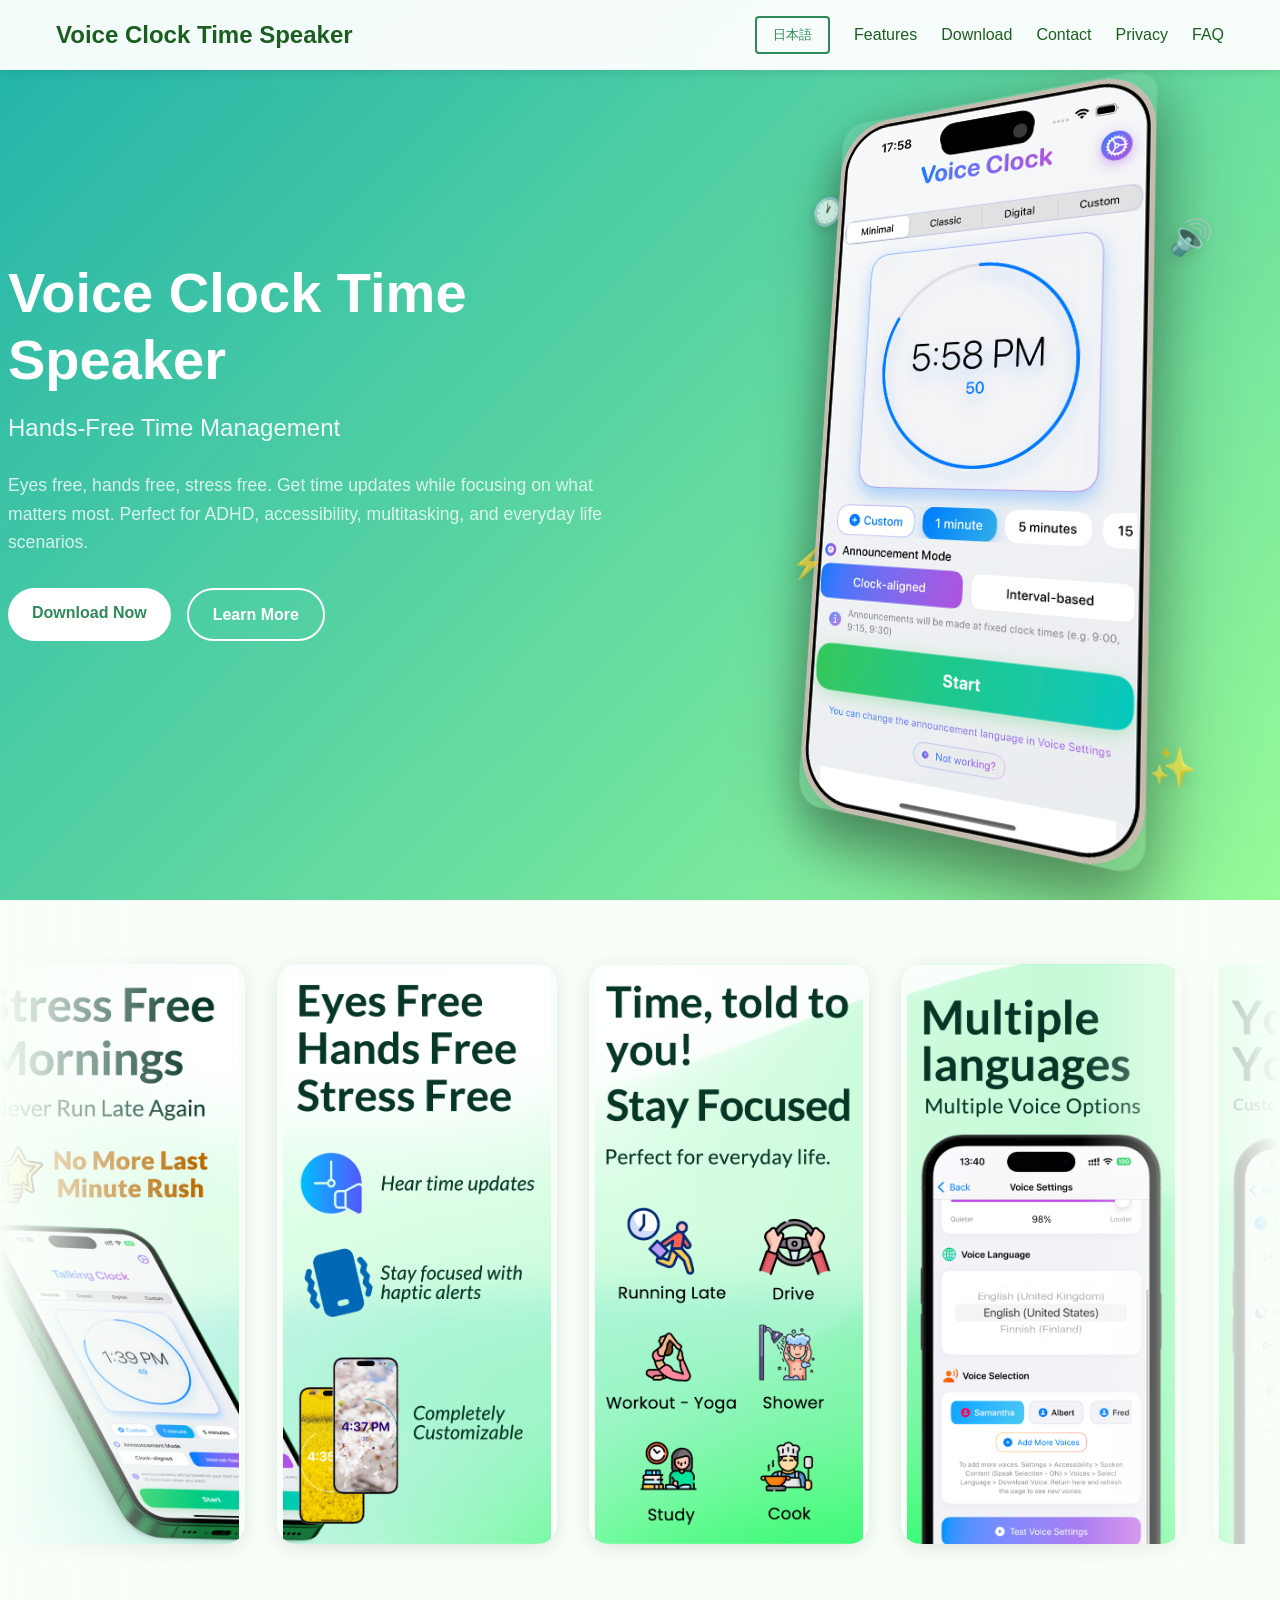
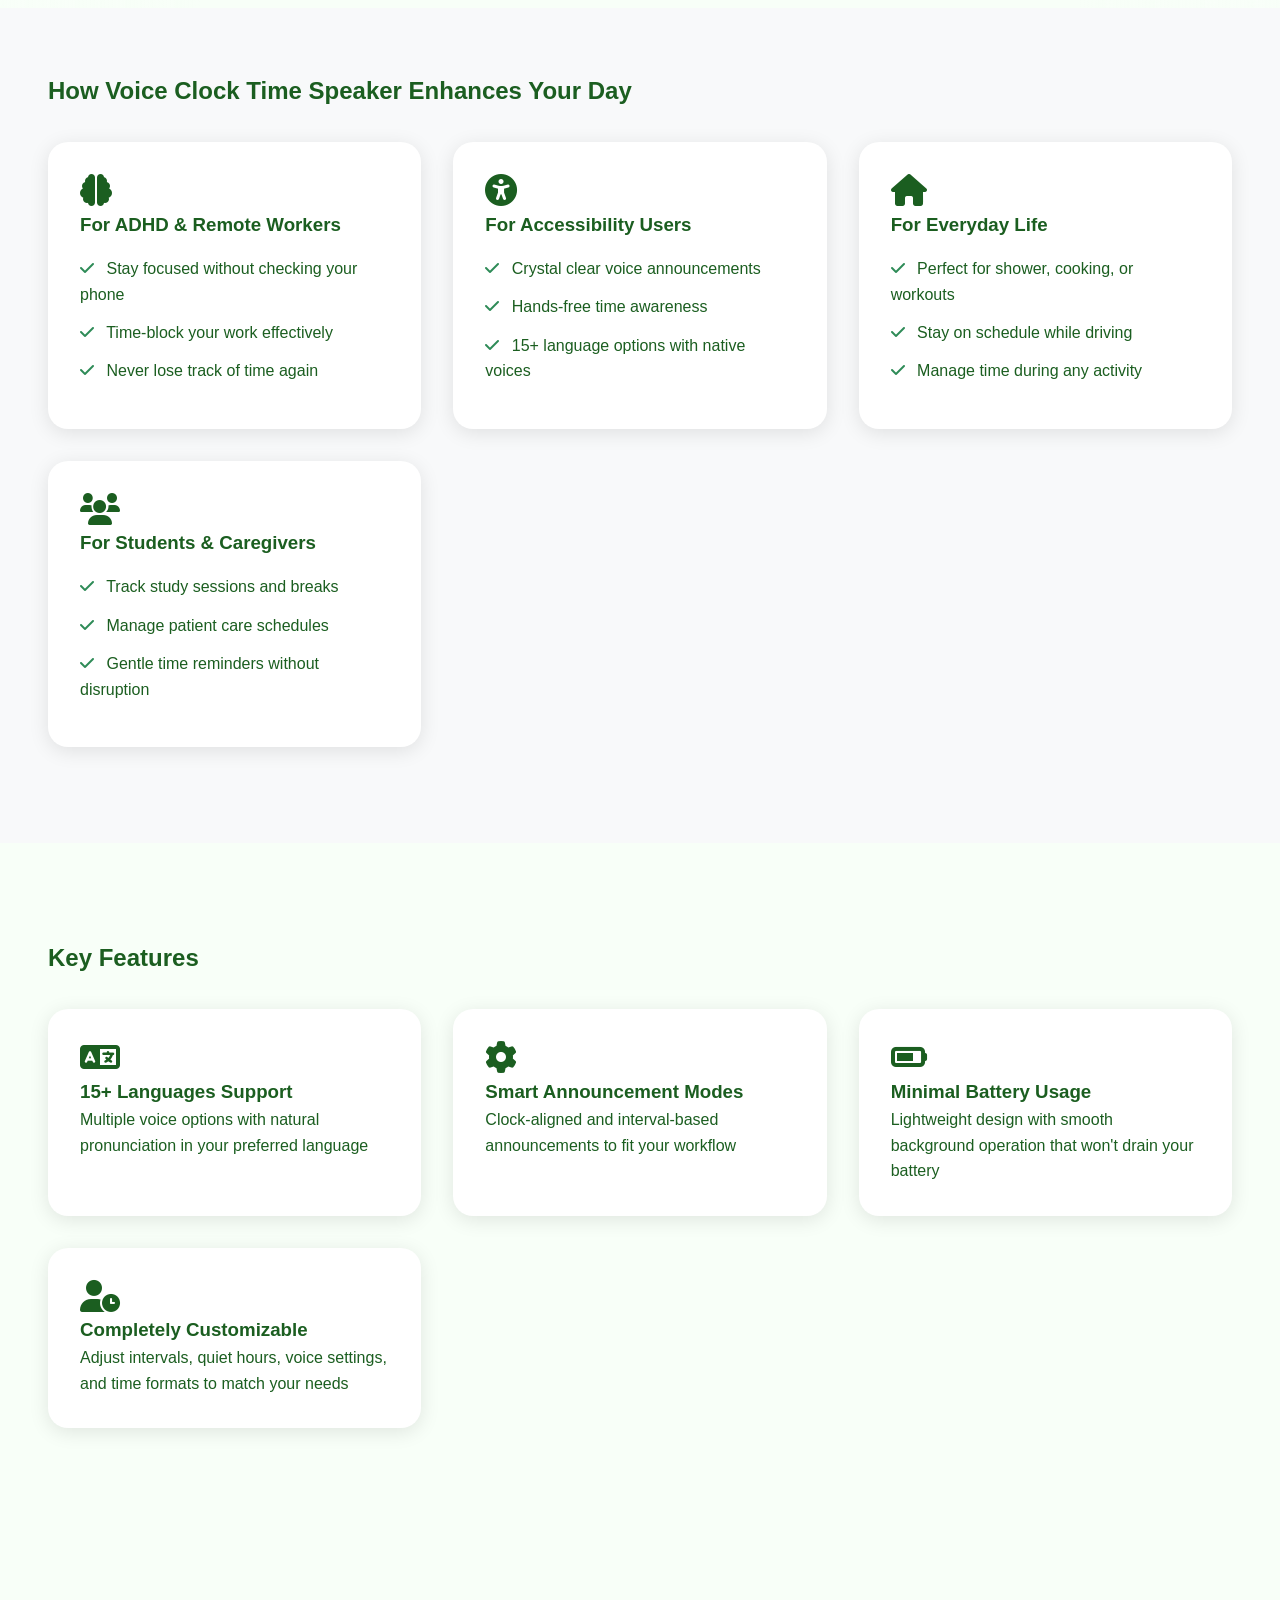
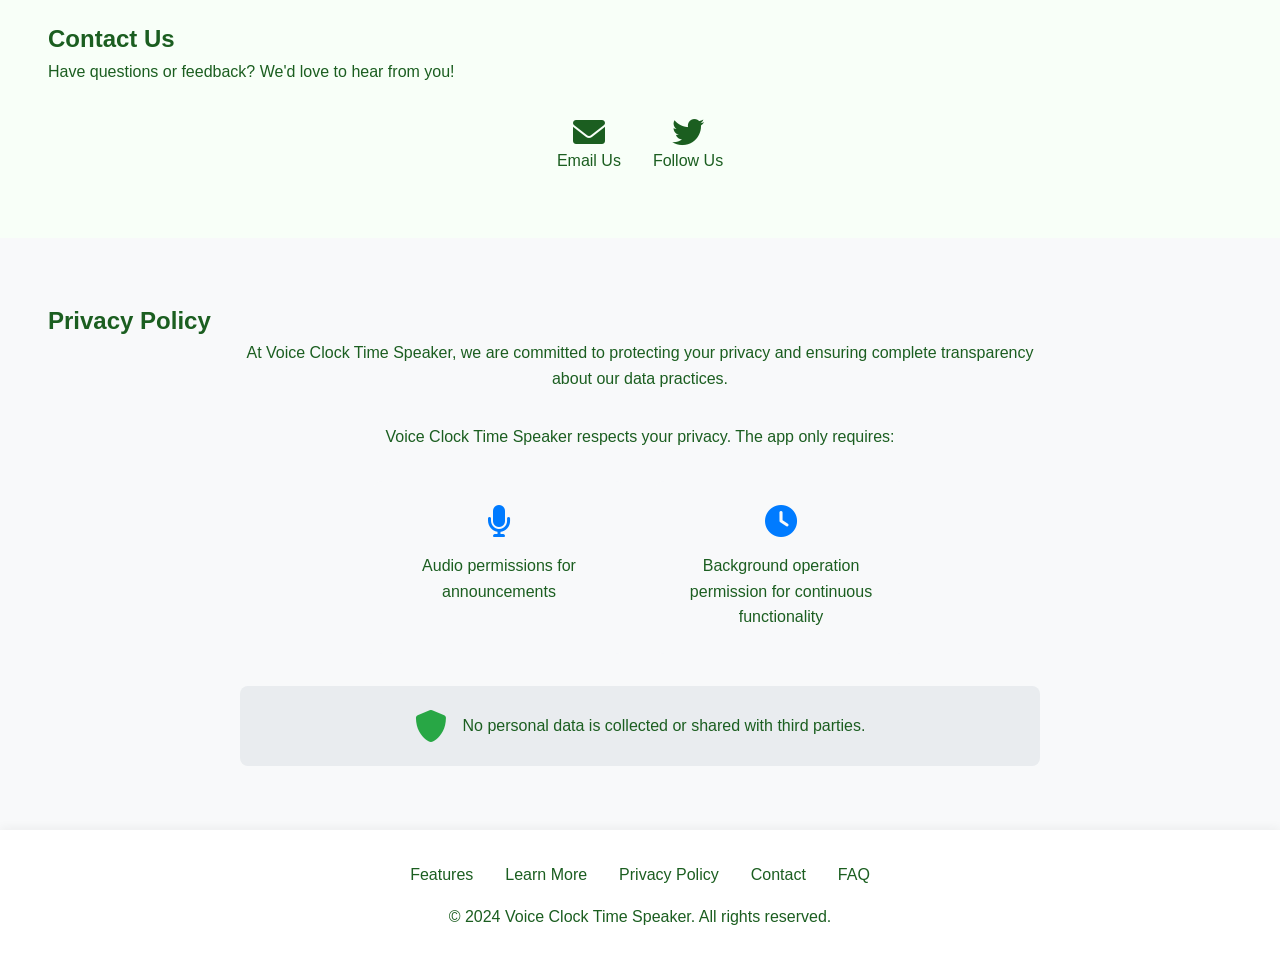
==== commit cc81df5c: "Add SEO improvements, OG image, favicon, and lazy loading" ====
--- a/index.html
+++ b/index.html
@@ -16,7 +16,7 @@
     <meta property="og:title" content="Voice Clock Time Speaker - Hands-Free Talking Clock for iOS">
     <meta property="og:description" content="Hear the time announced at intervals you choose. Built for ADHD, accessibility, cooking, workouts, and any moment you'd rather not look at your phone.">
     <meta property="og:url" content="https://harmonyastroapps.github.io/VoiceClockApp/">
-    <meta property="og:image" content="https://harmonyastroapps.github.io/VoiceClockApp/public/images/content/voice_clock_ss/tt_ss.png">
+    <meta property="og:image" content="https://harmonyastroapps.github.io/VoiceClockApp/og-image.png">
     <meta property="og:image:alt" content="Voice Clock Time Speaker app interface">
     <meta property="og:locale" content="en_US">
 
@@ -27,10 +27,12 @@
     <meta name="twitter:image" content="https://harmonyastroapps.github.io/VoiceClockApp/public/images/content/voice_clock_ss/tt_ss.png">
 
     <!-- Search engine verification -->
-    <meta name="google-site-verification" content="REPLACE_WITH_GOOGLE_SEARCH_CONSOLE_TOKEN">
+    <meta name="google-site-verification" content="8D8Ec1sdPzqOtvyKpe-ItEfCWOmLkS27YkQI5WqRdYk">
     <meta name="msvalidate.01" content="7791CFBB26CBCB8914508545EC81DA60">
     <meta name="theme-color" content="#4F46E5">
 
+    <link rel="icon" href="favicon.png" type="image/png">
+    <link rel="apple-touch-icon" href="apple-touch-icon.png">
     <link rel="stylesheet" href="src/styles/globals.css">
     <link rel="stylesheet" href="https://cdnjs.cloudflare.com/ajax/libs/font-awesome/6.0.0/css/all.min.css">
 
@@ -212,41 +214,41 @@
         <div class="screenshot-track">
             <!-- First set of images -->
             <div class="screenshot-item">
-                <img src="public/images/content/voice_clock_ss/1.png" alt="Stress-Free Mornings - Never Run Late Again">
-            </div>
-            <div class="screenshot-item">
-                <img src="public/images/content/voice_clock_ss/2.png" alt="Eyes Free Hands Free Stress Free - Hear time updates">
-            </div>
-            <div class="screenshot-item">
-                <img src="public/images/content/voice_clock_ss/3.png" alt="Time told to you - Stay focused for everyday life">
-            </div>
-            <div class="screenshot-item">
-                <img src="public/images/content/voice_clock_ss/4.png" alt="Multiple languages and voice options">
-            </div>
-            <div class="screenshot-item">
-                <img src="public/images/content/voice_clock_ss/5.png" alt="Customizable intervals - Your Time Your Way">
-            </div>
-            <div class="screenshot-item">
-                <img src="public/images/content/voice_clock_ss/1.png" alt="Stress-Free Mornings - Never Run Late Again">
+                <img src="public/images/content/voice_clock_ss/1.png" alt="Stress-Free Mornings - Never Run Late Again" loading="lazy">
+            </div>
+            <div class="screenshot-item">
+                <img src="public/images/content/voice_clock_ss/2.png" alt="Eyes Free Hands Free Stress Free - Hear time updates" loading="lazy">
+            </div>
+            <div class="screenshot-item">
+                <img src="public/images/content/voice_clock_ss/3.png" alt="Time told to you - Stay focused for everyday life" loading="lazy">
+            </div>
+            <div class="screenshot-item">
+                <img src="public/images/content/voice_clock_ss/4.png" alt="Multiple languages and voice options" loading="lazy">
+            </div>
+            <div class="screenshot-item">
+                <img src="public/images/content/voice_clock_ss/5.png" alt="Customizable intervals - Your Time Your Way" loading="lazy">
+            </div>
+            <div class="screenshot-item">
+                <img src="public/images/content/voice_clock_ss/1.png" alt="Stress-Free Mornings - Never Run Late Again" loading="lazy">
             </div>
             <!-- Duplicate set for seamless loop -->
             <div class="screenshot-item">
-                <img src="public/images/content/voice_clock_ss/1.png" alt="Stress-Free Mornings - Never Run Late Again">
-            </div>
-            <div class="screenshot-item">
-                <img src="public/images/content/voice_clock_ss/2.png" alt="Eyes Free Hands Free Stress Free - Hear time updates">
-            </div>
-            <div class="screenshot-item">
-                <img src="public/images/content/voice_clock_ss/3.png" alt="Time told to you - Stay focused for everyday life">
-            </div>
-            <div class="screenshot-item">
-                <img src="public/images/content/voice_clock_ss/4.png" alt="Multiple languages and voice options">
-            </div>
-            <div class="screenshot-item">
-                <img src="public/images/content/voice_clock_ss/5.png" alt="Customizable intervals - Your Time Your Way">
-            </div>
-            <div class="screenshot-item">
-                <img src="public/images/content/voice_clock_ss/1.png" alt="Stress-Free Mornings - Never Run Late Again">
+                <img src="public/images/content/voice_clock_ss/1.png" alt="Stress-Free Mornings - Never Run Late Again" loading="lazy">
+            </div>
+            <div class="screenshot-item">
+                <img src="public/images/content/voice_clock_ss/2.png" alt="Eyes Free Hands Free Stress Free - Hear time updates" loading="lazy">
+            </div>
+            <div class="screenshot-item">
+                <img src="public/images/content/voice_clock_ss/3.png" alt="Time told to you - Stay focused for everyday life" loading="lazy">
+            </div>
+            <div class="screenshot-item">
+                <img src="public/images/content/voice_clock_ss/4.png" alt="Multiple languages and voice options" loading="lazy">
+            </div>
+            <div class="screenshot-item">
+                <img src="public/images/content/voice_clock_ss/5.png" alt="Customizable intervals - Your Time Your Way" loading="lazy">
+            </div>
+            <div class="screenshot-item">
+                <img src="public/images/content/voice_clock_ss/1.png" alt="Stress-Free Mornings - Never Run Late Again" loading="lazy">
             </div>
         </div>
     </section>
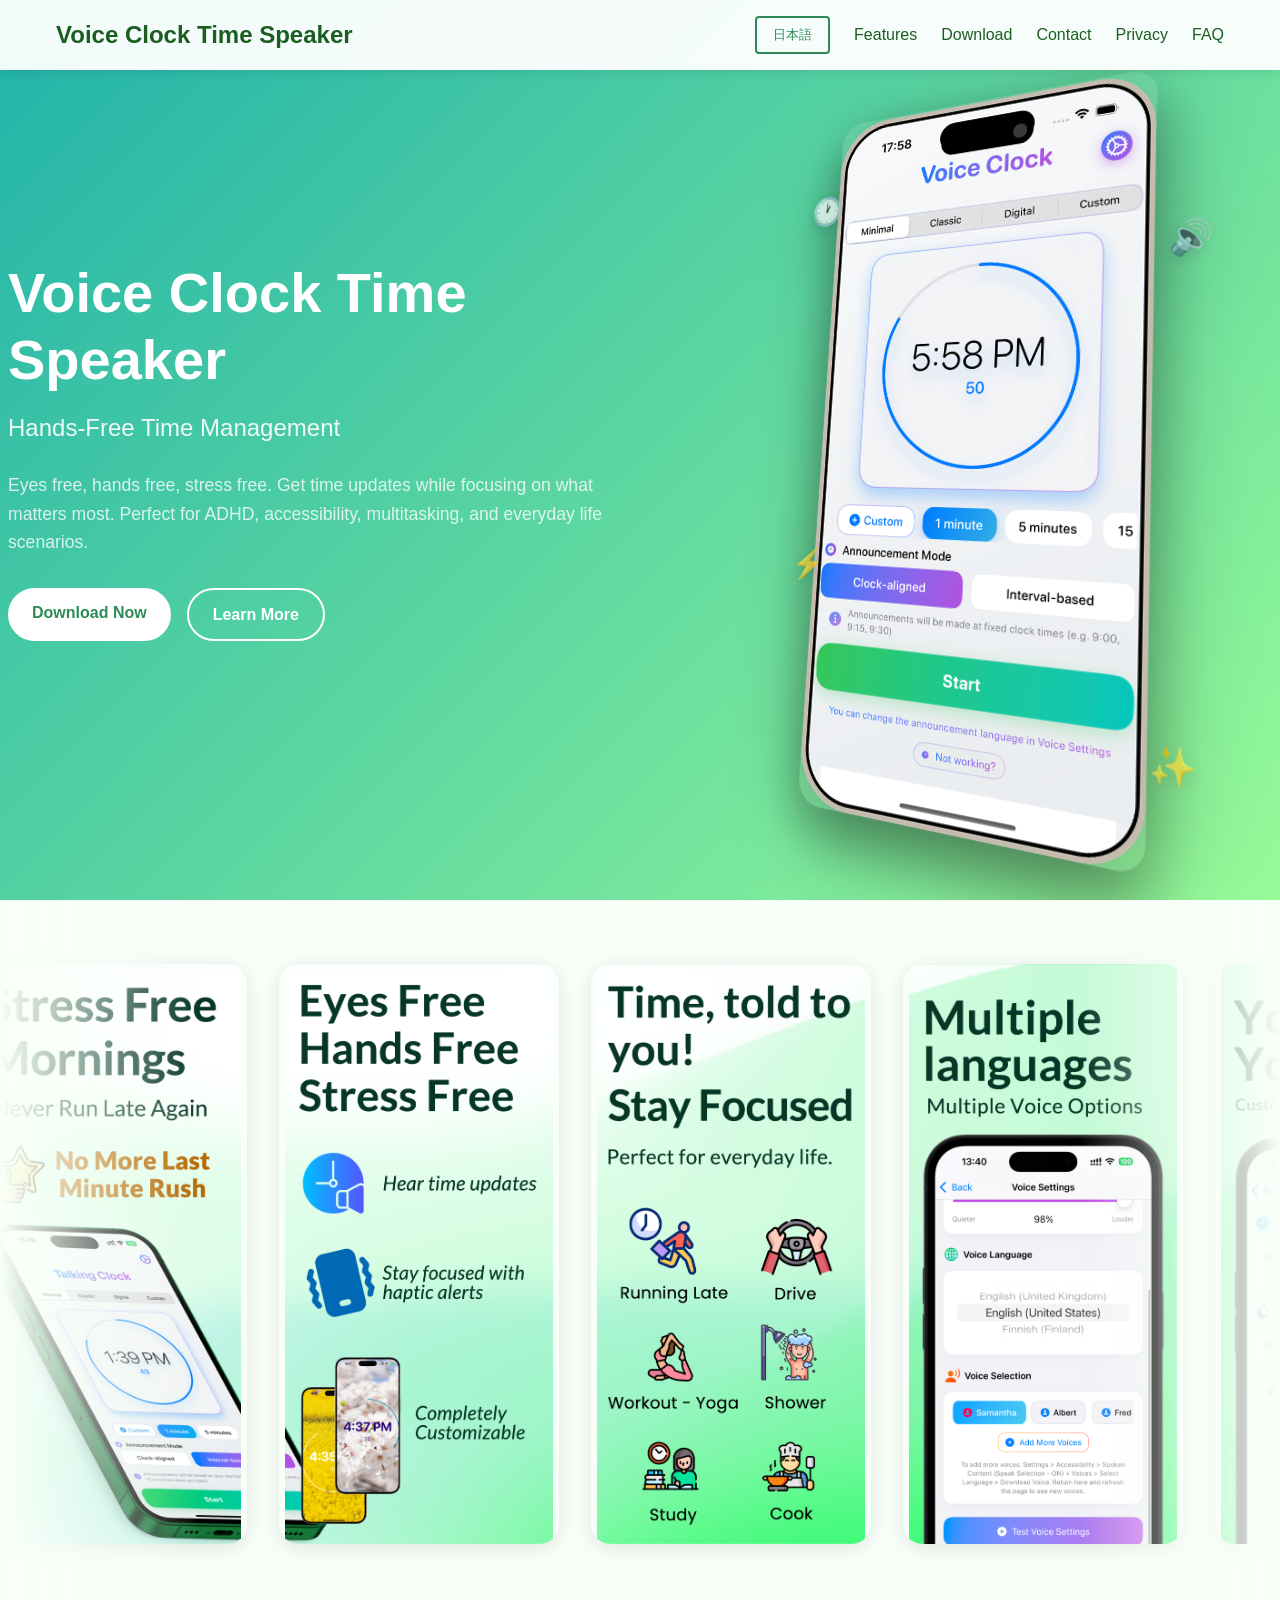
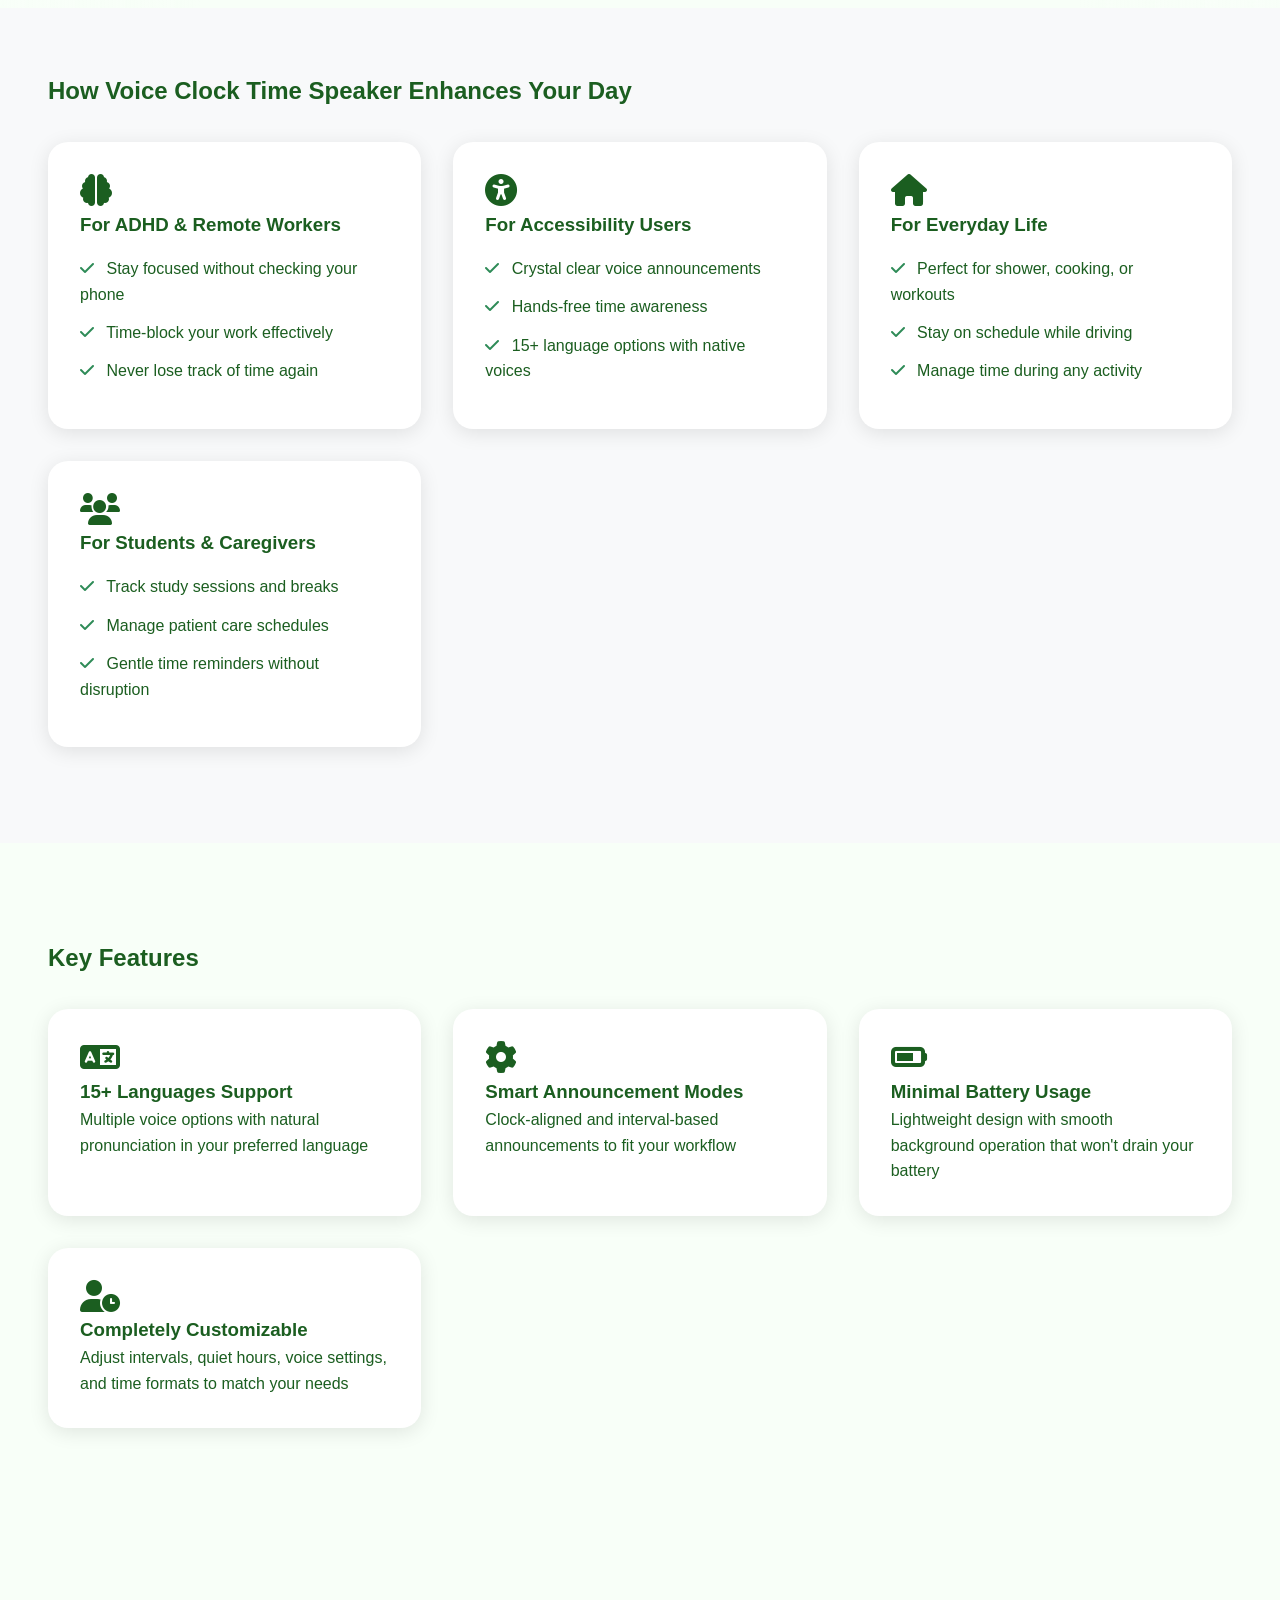
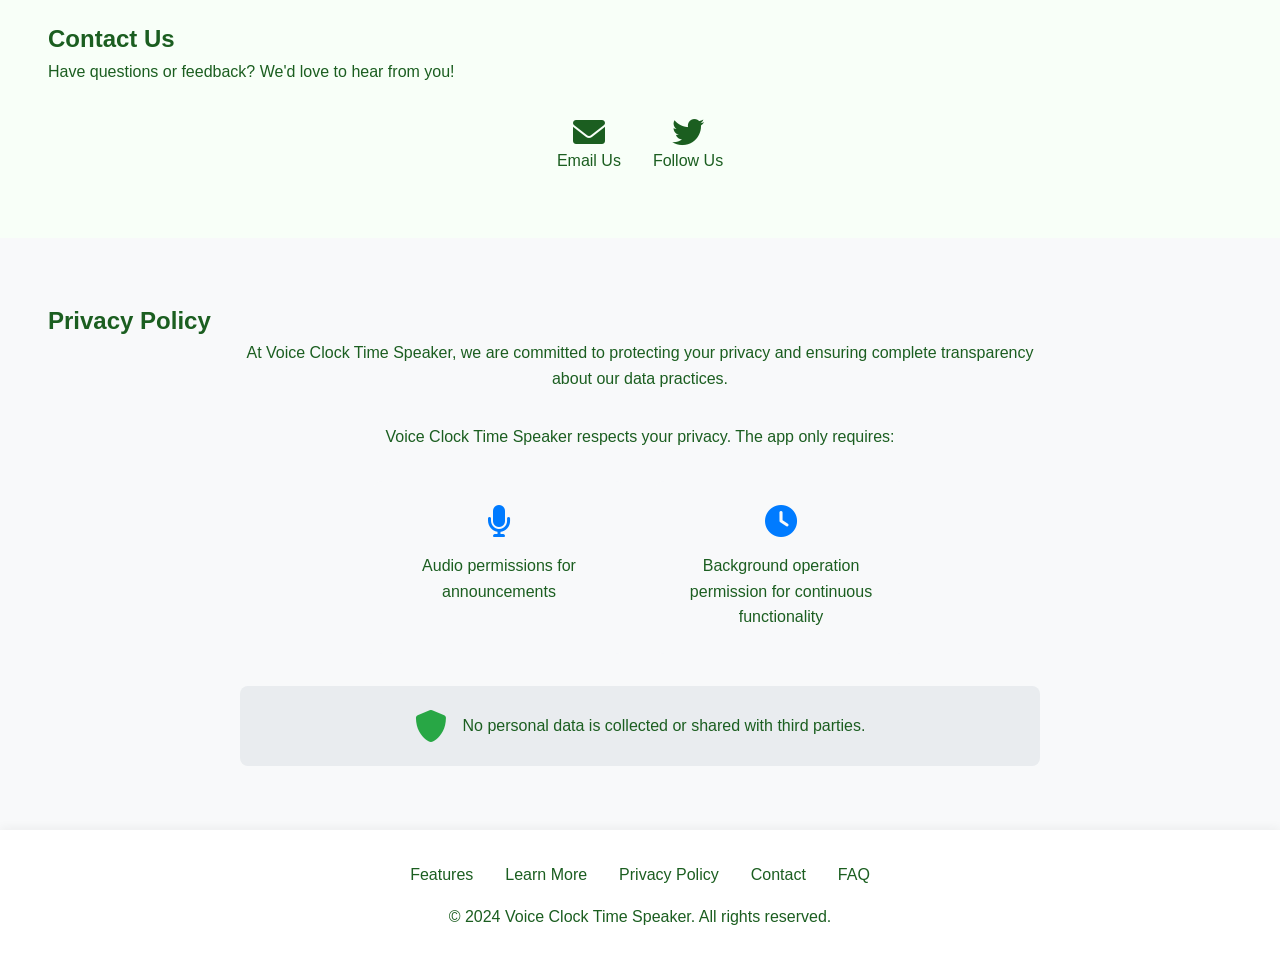
==== commit 10694778: "Update Google Search Console verification token" ====
--- a/index.html
+++ b/index.html
@@ -27,7 +27,7 @@
     <meta name="twitter:image" content="https://harmonyastroapps.github.io/VoiceClockApp/public/images/content/voice_clock_ss/tt_ss.png">
 
     <!-- Search engine verification -->
-    <meta name="google-site-verification" content="8D8Ec1sdPzqOtvyKpe-ItEfCWOmLkS27YkQI5WqRdYk">
+    <meta name="google-site-verification" content="NCr6rJ4WooZWFGg78zULE_dvkDOS1bNHqoh94lZYIog">
     <meta name="msvalidate.01" content="7791CFBB26CBCB8914508545EC81DA60">
     <meta name="theme-color" content="#4F46E5">
 
